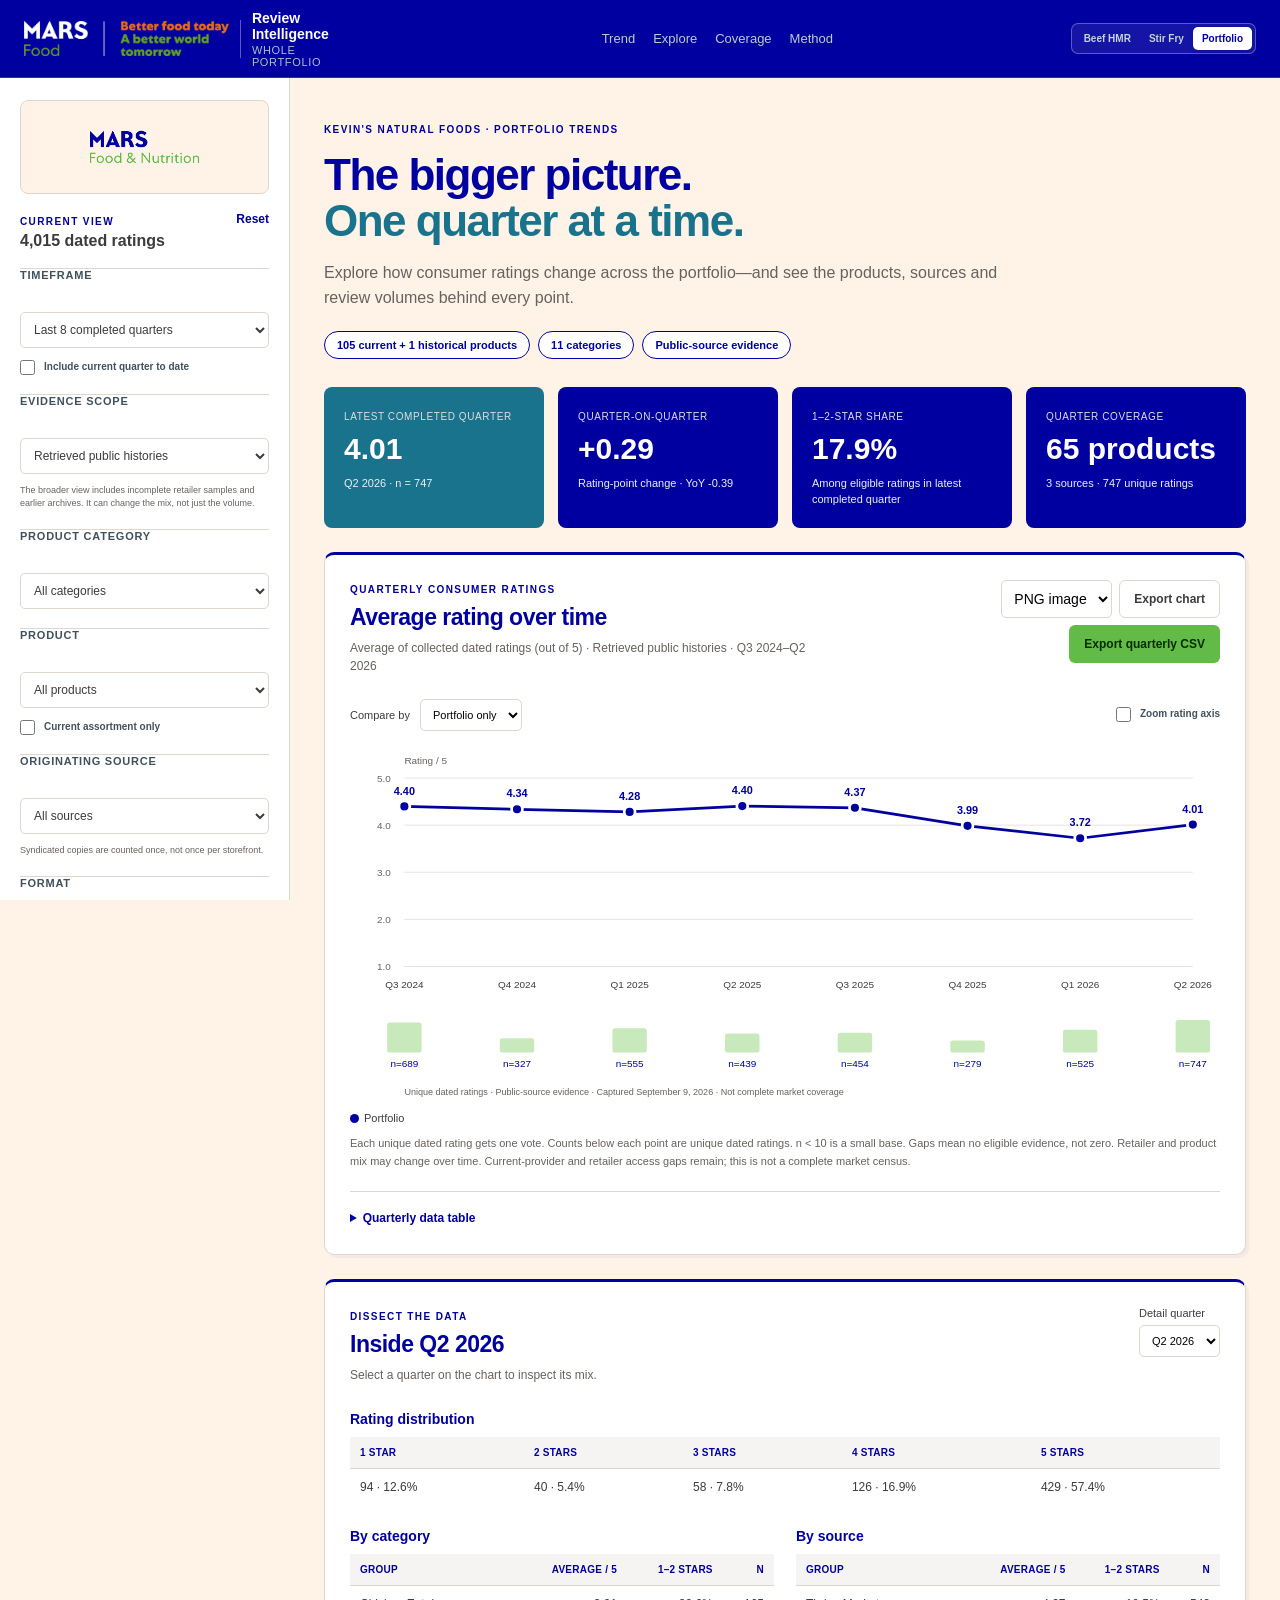
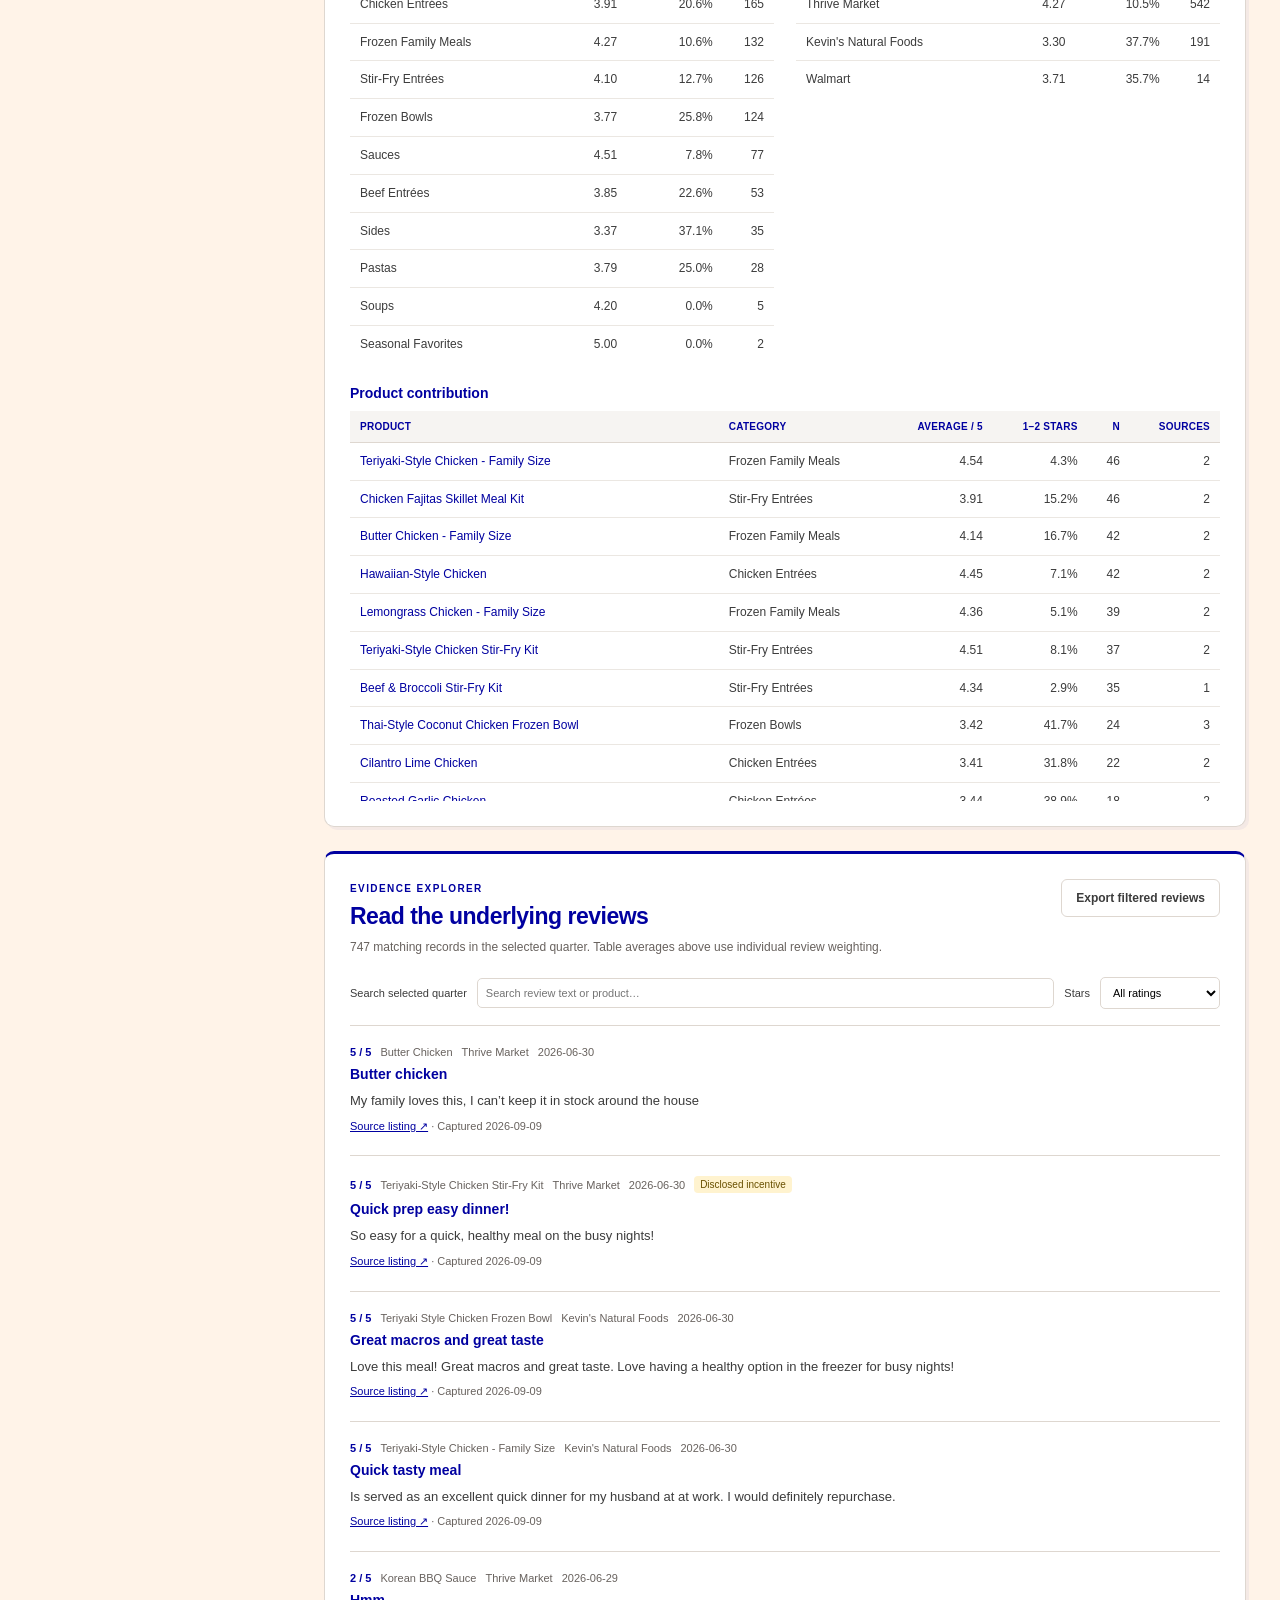
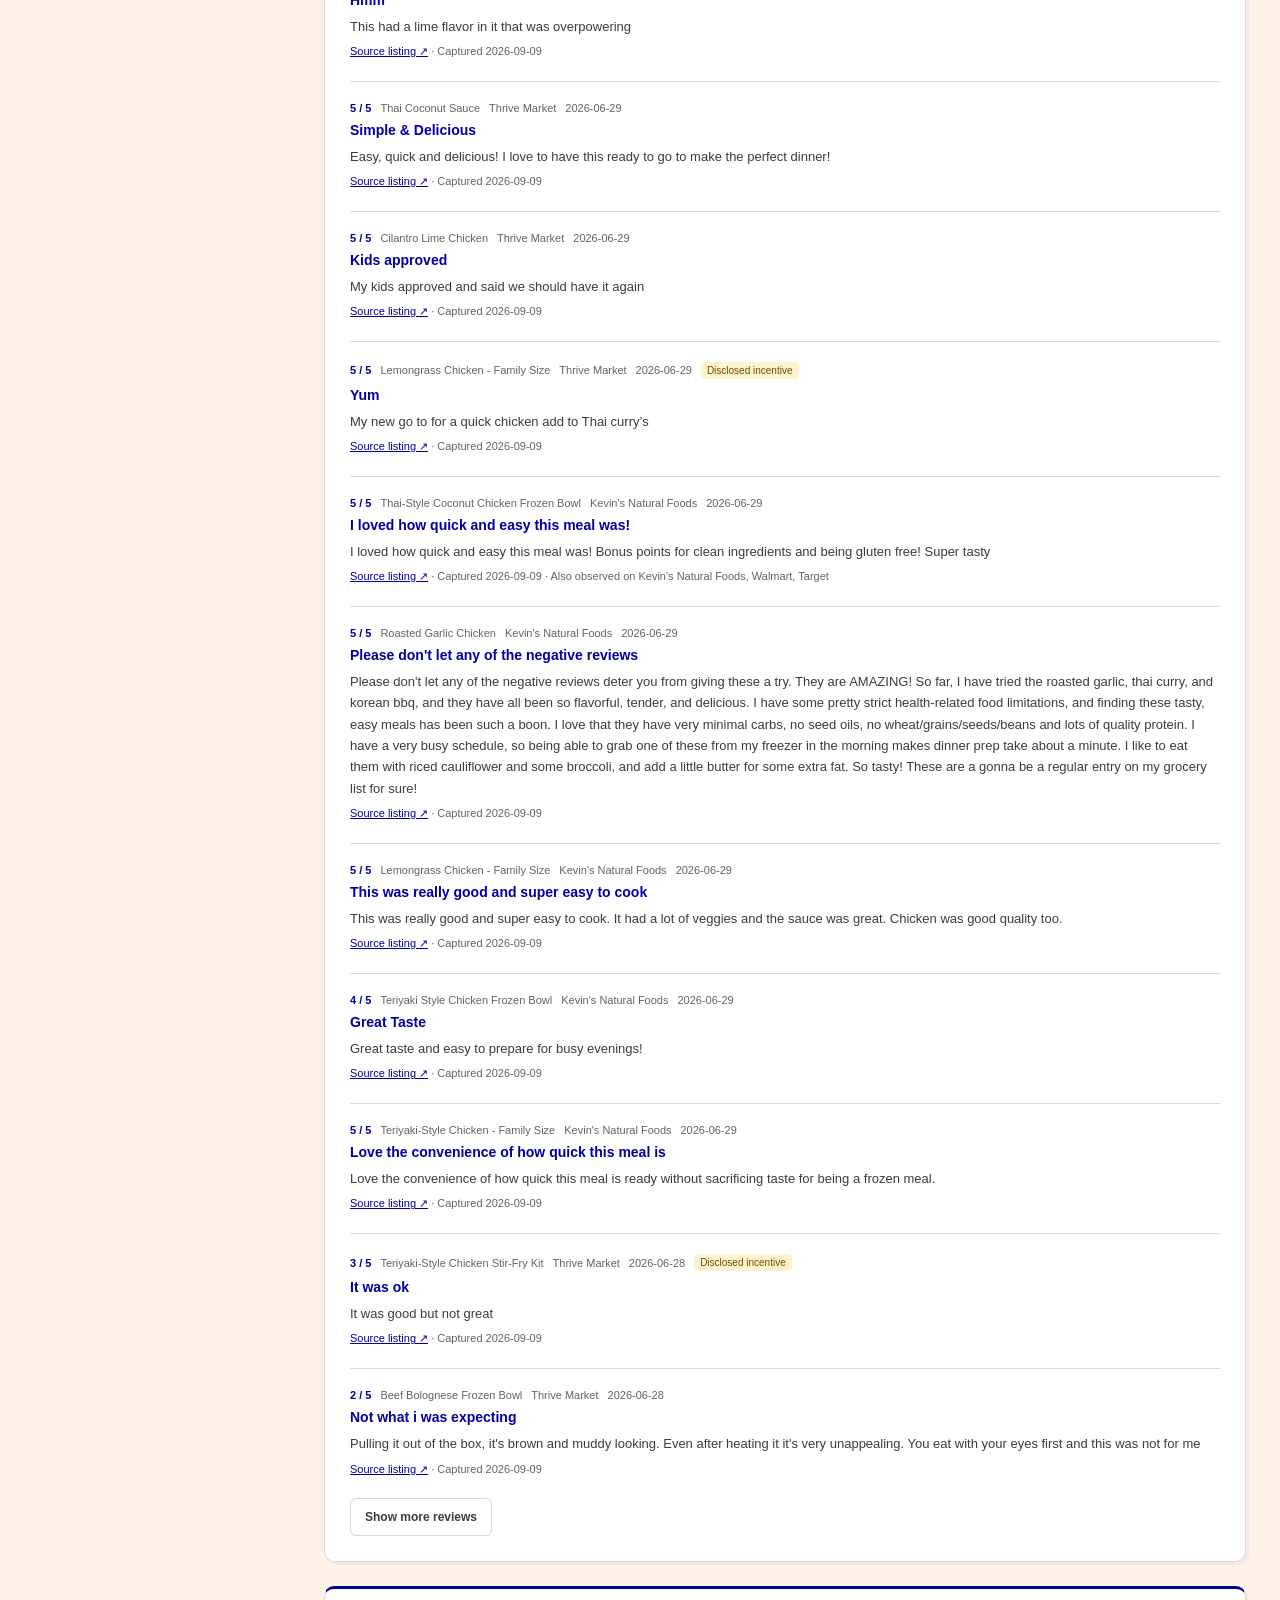
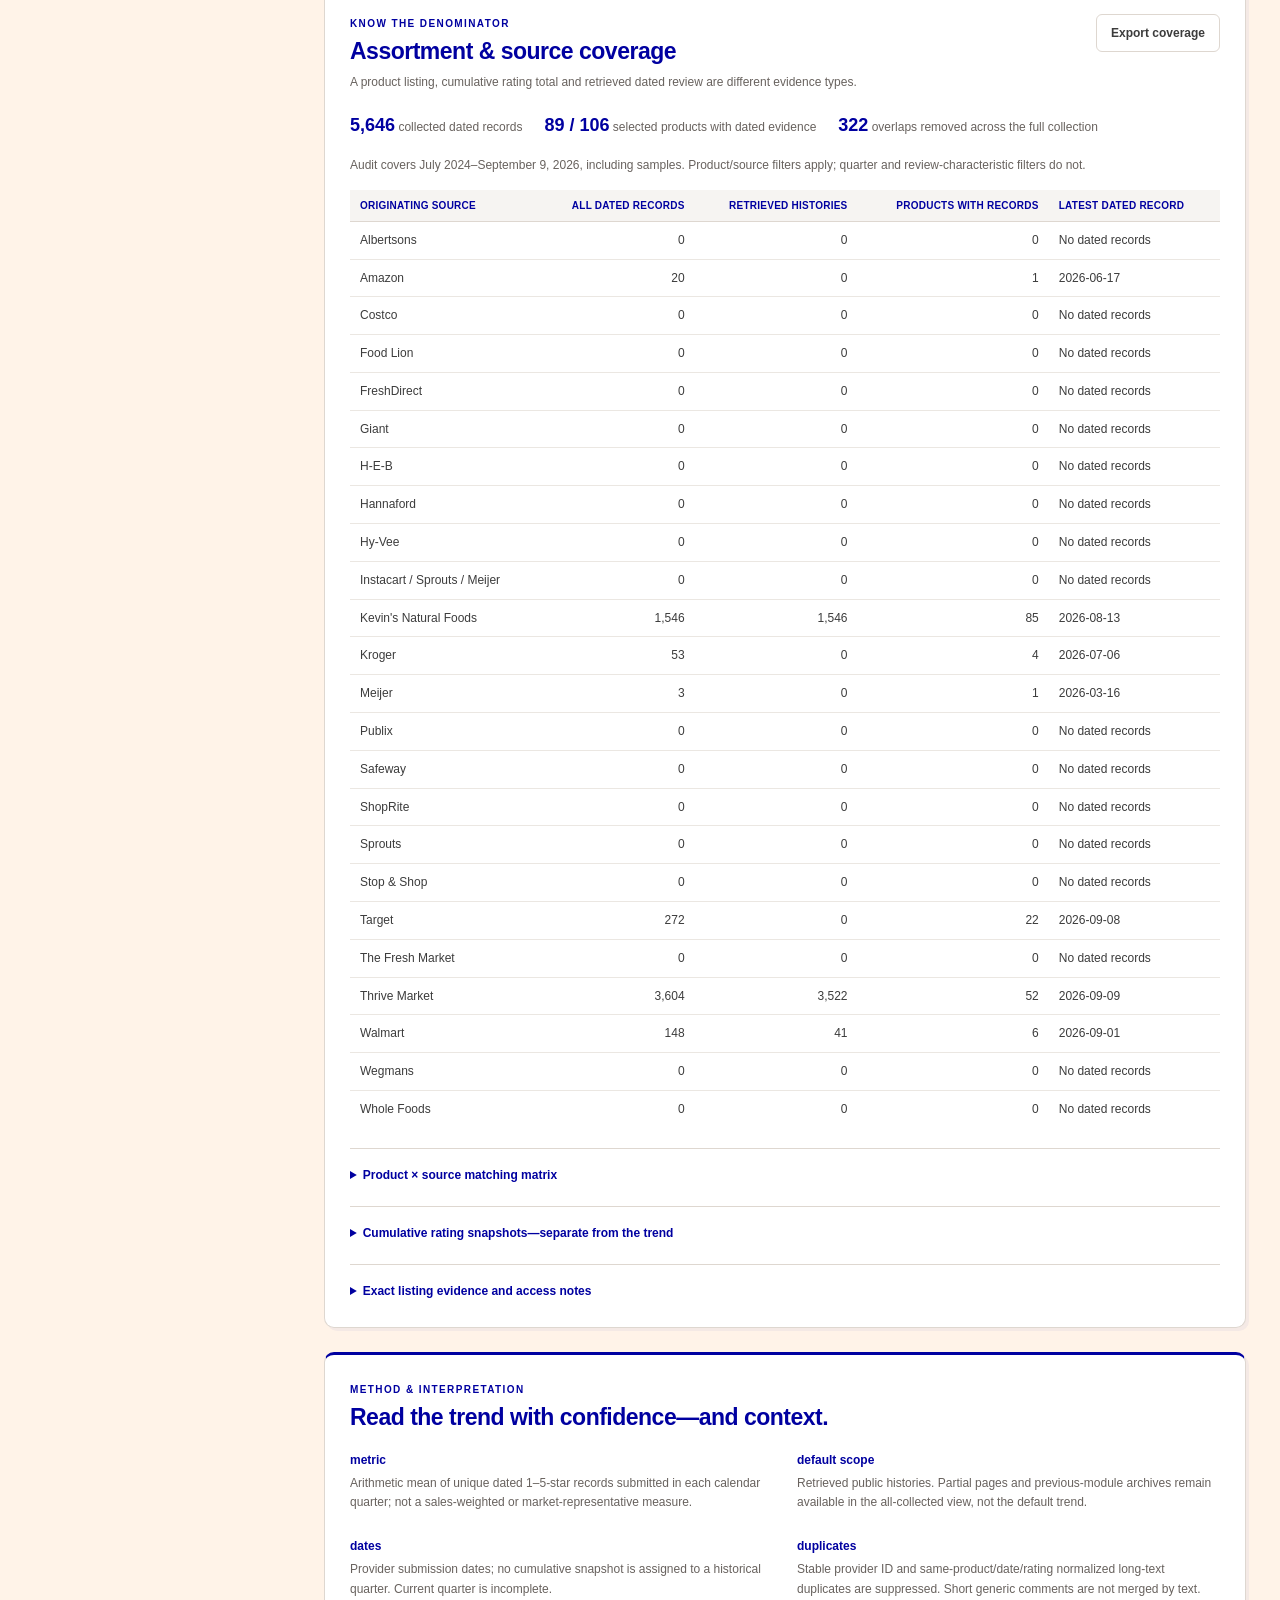
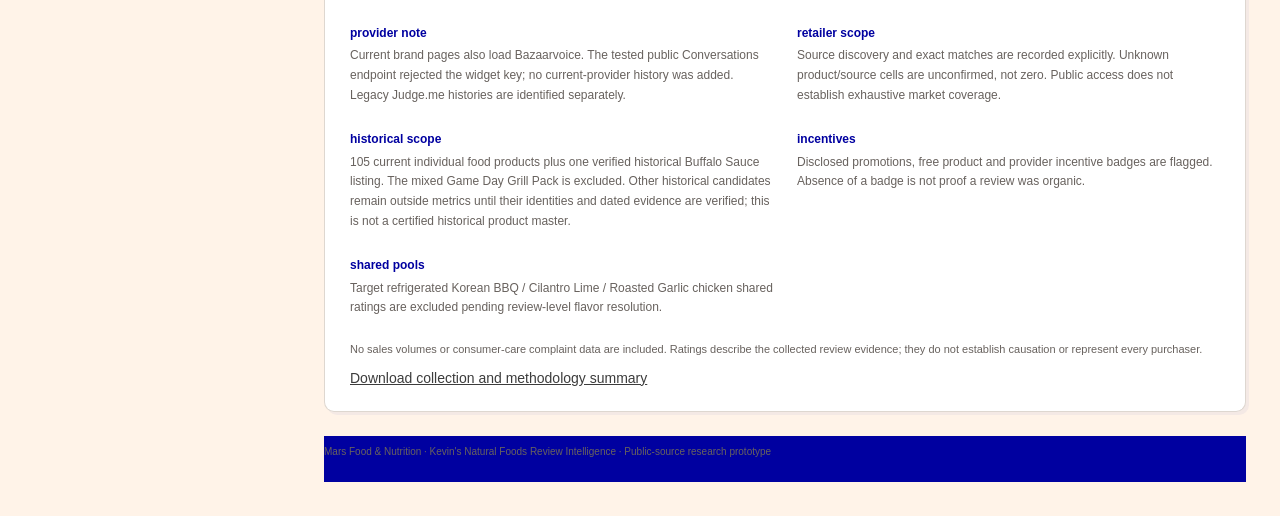
==== portfolio.html @ e5b8c608 "Add separately governed portfolio rating trends and public evidence snapshot" ====
<!doctype html>
<html lang="en">
<head>
  <meta charset="utf-8"><meta name="viewport" content="width=device-width, initial-scale=1">
  <meta name="description" content="Quarterly consumer rating trends across the Kevin's Natural Foods portfolio, with transparent product and retailer coverage.">
  <meta name="theme-color" content="#0000A0"><title>Portfolio Trends | KNF Review Intelligence</title>
  <link rel="stylesheet" href="styles.css"><link rel="stylesheet" href="portfolio.css">
</head>
<body class="portfolio-page filters-collapsed">
  <a class="skip-link" href="#workspace">Skip to dashboard</a>
  <header class="topbar">
    <a class="identity" href="portfolio.html"><img src="brand/better-food-text.png" alt="Better food today. A better world tomorrow."><span class="identity-divider"></span><span><strong>Review Intelligence</strong><small>Whole portfolio</small></span></a>
    <nav aria-label="Portfolio sections"><a href="#trend">Trend</a><a href="#breakdown">Explore</a><a href="#coverage">Coverage</a><a href="#method">Method</a></nav>
    <div class="top-actions"><div class="use-case-switch" aria-label="Analysis module"><a href="index.html">Beef HMR</a><a href="stir-fry.html">Stir Fry</a><a href="portfolio.html" aria-current="page">Portfolio</a></div></div>
  </header>
  <button id="toggleFilters" class="p-mobile-filters" type="button" aria-expanded="false" aria-controls="portfolioFilters">Show filters</button>
  <div class="app-shell">
    <aside id="portfolioFilters" class="filter-rail" aria-label="Portfolio filters">
      <div class="rail-brand"><img src="brand/logo-lockup.png" alt="Mars Food and Nutrition"></div>
      <div class="filter-header"><div><span class="kicker">Current view</span><strong id="viewCount">Loading…</strong></div><button id="reset" class="text-button" type="button">Reset</button></div>
      <fieldset class="filter-group"><legend>Timeframe</legend><select id="window" aria-label="Completed quarters"><option value="8">Last 8 completed quarters</option><option value="6">Last 6 completed quarters</option></select><label class="inline-check p-check"><input id="qtd" type="checkbox"><span>Include current quarter to date</span></label></fieldset>
      <fieldset class="filter-group"><legend>Evidence scope</legend><select id="evidence" aria-label="Evidence scope"><option value="history">Retrieved public histories</option><option value="all">All collected evidence + samples</option></select><small class="filter-context">The broader view includes incomplete retailer samples and earlier archives. It can change the mix, not just the volume.</small></fieldset>
      <fieldset class="filter-group"><legend>Product category</legend><select id="category" aria-label="Product category"><option value="all">All categories</option></select></fieldset>
      <fieldset class="filter-group"><legend>Product</legend><select id="product" aria-label="Product"><option value="all">All products</option></select><label class="inline-check p-check"><input id="currentOnly" type="checkbox"><span>Current assortment only</span></label></fieldset>
      <fieldset class="filter-group"><legend>Originating source</legend><select id="source" aria-label="Originating source"><option value="all">All sources</option><option value="owned">Kevin's site only</option><option value="retailers">Retailers only</option></select><small class="filter-context">Syndicated copies are counted once, not once per storefront.</small></fieldset>
      <fieldset class="filter-group"><legend>Format</legend><select id="format" aria-label="Product format"><option value="all">All formats</option></select></fieldset>
      <fieldset class="filter-group"><legend>Calculation</legend><select id="weighting" aria-label="Calculation"><option value="reviews">Review-weighted average</option><option value="products">Equal-product average</option><option value="comparable">Comparable product/source cells</option></select><small id="weightNote" class="filter-context">Each unique dated rating gets one vote.</small></fieldset>
      <fieldset class="filter-group"><legend>Review characteristics</legend><label class="inline-check"><input id="incentives" type="checkbox"><span>Exclude disclosed incentives</span></label><label class="inline-check p-check"><input id="written" type="checkbox"><span>Written reviews only</span></label></fieldset>
      <p class="filter-context">Point-in-time research · September 9, 2026<br>No recurring collection feed.</p>
    </aside>
    <main id="workspace" class="p-workspace">
      <div id="loadStatus" role="status" class="p-status">Loading portfolio evidence…</div>
      <section class="p-hero"><span class="kicker">Kevin's Natural Foods · Portfolio Trends</span><h1>The bigger picture.<br><span>One quarter at a time.</span></h1><p>Explore how consumer ratings change across the portfolio—and see the products, sources and review volumes behind every point.</p><div class="p-chips"><span id="assortmentChip">105 current food products</span><span>11 categories</span><span>Public-source evidence</span></div></section>
      <section id="kpis" class="p-kpis" aria-label="Latest completed quarter metrics"></section>
      <section id="trend" class="p-card">
        <div class="p-card-head"><div><span class="kicker">Quarterly consumer ratings</span><h2>Average rating over time</h2><p id="trendSubtitle"></p></div><div class="p-actions"><select id="chartFormat" aria-label="Chart export format"><option value="png">PNG image</option><option value="svg">SVG vector</option></select><button id="exportChart" class="button button-secondary" type="button">Export chart</button><button id="exportQuarter" class="button button-primary" type="button">Export quarterly CSV</button></div></div>
        <div class="p-chart-controls"><label>Compare by <select id="overlay" aria-label="Chart overlay"><option value="none">Portfolio only</option><option value="source">Source</option><option value="category">Category</option></select></label><label class="inline-check"><input id="zoom" type="checkbox"><span>Zoom rating axis</span></label></div>
        <div id="chart" class="p-chart" aria-label="Quarterly ratings chart"></div><div id="legend" class="p-legend"></div>
        <p id="chartNote" class="p-note"></p>
        <details class="p-details"><summary>Quarterly data table</summary><div id="quarterTable" class="p-table-wrap"></div></details>
      </section>
      <section id="breakdown" class="p-card"><div class="p-card-head"><div><span class="kicker">Dissect the data</span><h2 id="detailTitle">Quarter detail</h2><p>Select a quarter on the chart to inspect its mix.</p></div><label>Detail quarter <select id="detailQuarter" aria-label="Detail quarter"></select></label></div>
        <h3>Rating distribution</h3><div id="ratingDistribution" class="p-table-wrap"></div><div class="p-split"><div><h3>By category</h3><div id="categoryTable" class="p-table-wrap"></div></div><div><h3>By source</h3><div id="sourceTable" class="p-table-wrap"></div></div></div><h3>Product contribution</h3><div id="productTable" class="p-table-wrap p-scroll-table"></div>
      </section>
      <section class="p-card" id="reviews"><div class="p-card-head"><div><span class="kicker">Evidence explorer</span><h2>Read the underlying reviews</h2><p id="reviewCount"></p></div><button id="exportReviews" class="button button-secondary" type="button">Export filtered reviews</button></div><div class="p-search"><label for="reviewSearch">Search selected quarter</label><input id="reviewSearch" type="search" placeholder="Search review text or product…"><label for="starFilter">Stars</label><select id="starFilter"><option value="all">All ratings</option><option value="low">1–2 stars</option><option value="3">3 stars</option><option value="4">4 stars</option><option value="5">5 stars</option></select></div><div id="reviewList"></div><button id="moreReviews" class="button button-secondary" type="button">Show more reviews</button></section>
      <section id="coverage" class="p-card"><div class="p-card-head"><div><span class="kicker">Know the denominator</span><h2>Assortment & source coverage</h2><p>A product listing, cumulative rating total and retrieved dated review are different evidence types.</p></div><button id="exportCoverage" class="button button-secondary" type="button">Export coverage</button></div><div id="coverageSummary" class="p-coverage-summary"></div><div id="sourceCoverage" class="p-table-wrap"></div>
        <details class="p-details"><summary>Product × source matching matrix</summary><p class="p-note">— means no exact match established in this audit, not zero reviews or no distribution. Filter category/product/source above to narrow the matrix.</p><div id="matrix" class="p-table-wrap p-matrix"></div></details>
        <details class="p-details"><summary>Cumulative rating snapshots—separate from the trend</summary><p class="p-note">These are current or retained provider totals, not quarterly submissions. Counts can overlap across syndicated sources and shared product pools; do not add them into the trend.</p><div id="snapshots" class="p-table-wrap p-scroll-table"></div></details>
        <details class="p-details"><summary>Exact listing evidence and access notes</summary><div id="listingTable" class="p-table-wrap p-scroll-table"></div></details>
      </section>
      <section id="method" class="p-card"><span class="kicker">Method & interpretation</span><h2>Read the trend with confidence—and context.</h2><div id="methodText" class="p-method"></div><p class="p-note">No sales volumes or consumer-care complaint data are included. Ratings describe the collected review evidence; they do not establish causation or represent every purchaser.</p><a href="downloads/KNF_Portfolio_Trends_Collection_Summary.md" target="_blank" rel="noopener">Download collection and methodology summary</a></section>
      <footer class="p-footer">Mars Food & Nutrition · Kevin's Natural Foods Review Intelligence · Public-source research prototype</footer>
    </main>
  </div>
  <script type="module" src="portfolio.js"></script>
</body></html>
---- styles.css ----
:root {
  --color-pea: #62BB46;
  --color-mars-blue: #0000A0;
  --color-water: #19738D;
  --color-rice: #FFF3E8;
  --color-charcoal: #3C3C3C;
  --color-orange: #EB6916;
  --color-corn: #FFD131;
  --ink: var(--color-charcoal);
  --muted: #68625e;
  --navy: var(--color-mars-blue);
  --navy-2: #101078;
  --blue: var(--color-mars-blue);
  --blue-soft: #eeeeff;
  --cyan: var(--color-water);
  --orange: var(--color-orange);
  --red: #b84b45;
  --green: var(--color-pea);
  --sand: #fff8f1;
  --canvas: var(--color-rice);
  --surface: #ffffff;
  --line: #ded7d0;
  --shadow: 0 10px 30px rgba(60, 60, 60, .07);
  --radius: 10px;
}

* { box-sizing: border-box; }
[hidden] { display: none !important; }
html { scroll-behavior: smooth; scroll-padding-top: 82px; }
body { margin: 0; color: var(--ink); background: var(--canvas); font-family: "Mars Centra", Arial, sans-serif; font-size: 14px; }
button, input, select { font: inherit; }
button, a { -webkit-tap-highlight-color: transparent; }
a { color: inherit; }
.skip-link { position: fixed; left: 16px; top: -80px; padding: 10px 14px; background: white; color: var(--navy); z-index: 100; border-radius: 4px; }
.skip-link:focus { top: 12px; }

.loading-screen { position: fixed; inset: 0; display: grid; place-content: center; text-align: center; background: var(--navy); color: white; z-index: 200; transition: opacity .25s ease; }
.loading-screen.hidden { opacity: 0; pointer-events: none; }
.loader { width: 40px; height: 40px; margin: 0 auto 14px; border: 3px solid rgba(255,255,255,.22); border-top-color: var(--color-corn); border-radius: 50%; animation: spin .7s linear infinite; }
@keyframes spin { to { transform: rotate(360deg); } }

.topbar { height: 78px; position: sticky; top: 0; z-index: 40; display: grid; grid-template-columns: 340px minmax(300px, 1fr) auto; align-items: center; gap: 16px; padding: 0 24px; background: var(--navy); color: white; border-bottom: 1px solid rgba(255,255,255,.18); }
.identity { display: inline-flex; align-items: center; gap: 11px; text-decoration: none; }
.identity img { width: 205px; height: 54px; object-fit: contain; object-position: left center; }
.identity-divider { width: 1px; height: 38px; background: rgba(255,255,255,.35); }
.identity-mark { display: grid; place-items: center; width: 35px; height: 35px; border-radius: 7px; background: var(--orange); font-size: 12px; font-weight: 900; letter-spacing: .04em; }
.identity strong, .identity small { display: block; }
.identity strong { font-size: 14px; }
.identity small { margin-top: 2px; color: #aebfca; font-size: 11px; letter-spacing: .06em; text-transform: uppercase; }
.topbar nav { display: flex; justify-content: center; gap: 18px; }
.topbar nav a { color: #bdcad2; font-size: 13px; text-decoration: none; }
.topbar nav a:hover, .topbar nav a:focus-visible { color: white; }
.top-actions { display: flex; align-items: center; gap: 10px; }
.use-case-switch { display: inline-flex; padding: 3px; border: 1px solid rgba(255,255,255,.3); border-radius: 7px; background: rgba(255,255,255,.08); white-space: nowrap; }
.use-case-switch a { padding: 6px 9px; border-radius: 5px; color: #c7d3da; text-decoration: none; font-size: 10px; font-weight: 800; }
.use-case-switch a[aria-current="page"] { background: white; color: var(--color-mars-blue); box-shadow: 0 2px 8px rgba(0,0,0,.14); }
.use-case-switch a:focus-visible { outline: 3px solid var(--color-corn); outline-offset: 2px; }
.data-date { color: #aebfca; font-size: 11px; white-space: nowrap; }
.data-date strong { color: white; font-weight: 650; }

.button { min-height: 38px; padding: 9px 14px; border: 1px solid transparent; border-radius: 6px; cursor: pointer; font-weight: 700; font-size: 12px; transition: transform .15s ease, background .15s ease, border-color .15s ease; display: inline-flex; align-items: center; justify-content: center; text-decoration: none; }
.button:hover { transform: translateY(-1px); }
.button:focus-visible, select:focus-visible, input:focus-visible, summary:focus-visible, .product-row:focus-visible { outline: 3px solid var(--color-corn); outline-offset: 2px; }
.button-primary { background: var(--color-pea); color: #082b00; }
.button-primary:hover { background: #53a93a; }
.button-secondary { background: white; color: var(--ink); border-color: var(--line); }
.text-button, .select-link { border: 0; padding: 0; background: none; color: var(--blue); cursor: pointer; font-weight: 750; font-size: 12px; }

.app-shell { display: grid; grid-template-columns: 290px minmax(0, 1fr); min-height: calc(100vh - 78px); }
.filter-rail { position: sticky; top: 78px; align-self: start; height: calc(100vh - 78px); overflow-y: auto; padding: 22px 20px 28px; background: white; border-right: 1px solid var(--line); scrollbar-width: thin; }
.rail-brand { display: grid; place-items: center; margin-bottom: 18px; padding: 14px; background: var(--color-rice); border: 1px solid var(--line); border-radius: 8px; }
.rail-brand img { width: 185px; max-height: 64px; object-fit: contain; }
.filter-header { display: flex; justify-content: space-between; align-items: flex-start; padding-bottom: 18px; border-bottom: 1px solid var(--line); }
.filter-header strong { display: block; margin-top: 4px; font-size: 16px; }
.kicker { color: var(--blue); font-size: 10px; font-weight: 850; letter-spacing: .14em; text-transform: uppercase; }
.filter-group { margin: 0; padding: 19px 0; border: 0; border-bottom: 1px solid var(--line); }
.filter-group legend, .filter-group > label { width: 100%; margin: 0 0 12px; padding: 0; display: flex; justify-content: space-between; color: #40515c; font-size: 11px; font-weight: 800; letter-spacing: .07em; text-transform: uppercase; }
.segmented-field { display: grid; grid-template-columns: 1fr 1fr; gap: 5px; }
.segmented-field legend { grid-column: 1 / -1; }
.segmented-field label { cursor: pointer; }
.segmented-field input { position: absolute; opacity: 0; }
.segmented-field span { display: block; padding: 8px 7px; background: #eef2f4; border: 1px solid #eef2f4; border-radius: 5px; text-align: center; font-size: 11px; font-weight: 700; color: #52616b; }
.segmented-field input:checked + span { background: var(--navy); border-color: var(--navy); color: white; }
.check-list { display: grid; gap: 8px; }
.check-list label { display: grid; grid-template-columns: 16px 1fr auto; align-items: center; gap: 8px; cursor: pointer; color: #30424d; line-height: 1.25; }
.check-list input { width: 15px; height: 15px; margin: 0; accent-color: var(--blue); }
.check-list small { color: #89959c; font-size: 10px; font-variant-numeric: tabular-nums; }
.check-list.compact { grid-template-columns: 1fr 1fr; gap: 10px; }
.check-list.compact label { grid-template-columns: 16px 1fr; }
.filter-context { display: block; margin-top: 10px; color: var(--muted); font-size: 9px; line-height: 1.45; }
.inline-check { display: grid !important; grid-template-columns: 16px 1fr; justify-content: initial !important; gap: 8px; align-items: start; margin: 0 !important; color: #40515c !important; font-size: 10px !important; font-weight: 700 !important; letter-spacing: 0 !important; line-height: 1.4; text-transform: none !important; cursor: pointer; }
.inline-check input { width: 15px; height: 15px; margin: 0; accent-color: var(--color-mars-blue); }
.rating-filter { display: grid; grid-template-columns: repeat(6, 1fr); gap: 5px; }
.rating-filter label { cursor: pointer; }
.rating-filter input { position: absolute; opacity: 0; }
.rating-filter span { display: grid; place-items: center; height: 32px; border: 1px solid var(--line); color: var(--muted); border-radius: 4px; font-size: 12px; }
.rating-filter input:checked + span { border-color: var(--blue); color: white; background: var(--blue); }
.rating-filter label:last-child span { font-size: 8px; }
.filter-group select, .control-row select { width: 100%; min-height: 36px; padding: 7px 30px 7px 9px; border: 1px solid var(--line); border-radius: 5px; background: white; color: var(--ink); }
.search-box { display: grid; grid-template-columns: 27px 1fr; align-items: center; min-height: 38px; border: 1px solid var(--line); border-radius: 5px; background: white; }
.search-box span { color: #7f8d95; text-align: center; font-size: 18px; }
.search-box input { min-width: 0; border: 0; outline: 0; padding: 8px 8px 8px 0; }
.rail-note { display: grid; grid-template-columns: 9px 1fr; gap: 10px; margin-top: 20px; padding: 13px; background: var(--sand); color: #5d625d; border-radius: 6px; font-size: 11px; line-height: 1.5; }
.rail-note p { margin: 0; }
.status-dot { width: 8px; height: 8px; margin-top: 4px; border-radius: 50%; background: var(--green); box-shadow: 0 0 0 3px rgba(47,118,93,.12); }

.workspace { min-width: 0; padding: 36px clamp(24px, 4vw, 58px) 70px; }
.panel-anchor { scroll-margin-top: 88px; }
.intro { display: flex; justify-content: space-between; align-items: flex-end; gap: 36px; margin-bottom: 25px; }
.intro h1 { margin: 6px 0 9px; font-size: clamp(32px, 4vw, 50px); line-height: 1.02; letter-spacing: -.045em; }
.intro p { max-width: 740px; margin: 0; color: var(--muted); font-size: 15px; line-height: 1.55; }
.scope-badge { display: grid; grid-template-columns: 48px auto auto; align-items: center; gap: 9px; flex: 0 0 auto; padding: 10px 15px 10px 10px; background: white; border: 1px solid var(--line); border-radius: 8px; }
.scope-badge img { width: 48px; height: 48px; object-fit: contain; }
.scope-badge strong { color: var(--blue); font-size: 30px; line-height: 1; }
.scope-badge span { width: 66px; color: var(--muted); font-size: 10px; line-height: 1.2; text-transform: uppercase; letter-spacing: .08em; }

.kpi-grid { display: grid; grid-template-columns: repeat(5, 1fr); gap: 12px; margin-bottom: 14px; }
.kpi-card { min-height: 116px; padding: 17px 18px; background: white; border: 1px solid var(--line); border-radius: var(--radius); box-shadow: var(--shadow); }
.kpi-card > span { color: var(--muted); font-size: 10px; font-weight: 800; letter-spacing: .08em; text-transform: uppercase; }
.kpi-card strong { display: block; margin: 9px 0 5px; font-size: 27px; line-height: 1; font-variant-numeric: tabular-nums; }
.kpi-card small { color: #829099; font-size: 10px; }

.portfolio-alert { display: flex; align-items: flex-start; gap: 13px; margin: 0 0 14px; padding: 15px 18px; border: 1px solid #bcd6dd; border-left: 5px solid var(--color-water); border-radius: var(--radius); background: white; box-shadow: var(--shadow); }
.portfolio-alert strong { display: block; color: var(--color-mars-blue); font-size: 13px; }
.portfolio-alert p { margin: 4px 0 0; color: var(--muted); font-size: 10px; line-height: 1.5; }
.panel-description { max-width: 550px; margin: 6px 0 0; color: var(--muted); font-size: 10px; line-height: 1.45; }

.benchmark-banner { display: flex; justify-content: space-between; align-items: center; gap: 24px; margin: 0 0 14px; padding: 15px 18px; border: 1px solid #f1bd99; border-left: 5px solid var(--orange); border-radius: var(--radius); background: #fff9f4; box-shadow: var(--shadow); }
.benchmark-banner > div:first-child { display: grid; grid-template-columns: auto auto; align-items: center; gap: 5px 10px; }
.benchmark-banner strong { color: var(--navy); }
.benchmark-banner p { grid-column: 1 / -1; margin: 0; color: var(--muted); font-size: 10px; line-height: 1.45; }
.benchmark-chip { padding: 4px 7px; border-radius: 12px; background: var(--orange); color: white; font-size: 8px; font-weight: 850; letter-spacing: .08em; text-transform: uppercase; }
.benchmark-key { display: flex; gap: 15px; color: var(--muted); white-space: nowrap; font-size: 10px; }
.benchmark-key span { display: flex; align-items: center; gap: 5px; }
.benchmark-key i { width: 14px; height: 3px; border-radius: 2px; background: var(--blue); }
.benchmark-key span:last-child i { background: var(--orange); }

.dashboard-grid { display: grid; grid-template-columns: minmax(0, 1.65fr) minmax(280px, .85fr); gap: 14px; }
.panel { min-width: 0; padding: 21px; background: white; border: 1px solid var(--line); border-radius: var(--radius); box-shadow: var(--shadow); }
.panel-wide { grid-row: span 2; }
.panel-heading { display: flex; justify-content: space-between; align-items: flex-start; gap: 20px; margin-bottom: 18px; }
.panel-heading h2 { margin: 4px 0 0; font-size: 18px; letter-spacing: -.02em; }
.panel-note { color: var(--muted); font-size: 10px; }
.control-row { display: flex; align-items: center; gap: 8px; }
.control-row label { color: var(--muted); font-size: 10px; font-weight: 800; letter-spacing: .06em; text-transform: uppercase; }
.control-row select { width: auto; min-width: 150px; }

.chart-wrap { position: relative; height: 300px; }
#trendChart { width: 100%; height: 100%; }
.chart-tooltip { position: absolute; min-width: 130px; padding: 9px 11px; background: var(--navy); color: white; border-radius: 5px; box-shadow: 0 8px 20px rgba(0,0,0,.2); pointer-events: none; font-size: 11px; line-height: 1.45; transform: translate(-50%, calc(-100% - 10px)); }
.chart-tooltip strong { display: block; margin-bottom: 2px; }
.chart-legend { display: flex; gap: 24px; margin-top: 12px; color: var(--muted); font-size: 10px; }
.chart-legend span { display: inline-flex; align-items: center; gap: 7px; }
.legend-line { width: 22px; height: 3px; background: var(--blue); border-radius: 2px; }
.legend-line.competitor { height: 0; background: none; border-top: 2px dashed var(--orange); border-radius: 0; }
.legend-cutoff i { width: 1px; height: 14px; border-left: 1px dashed var(--orange); }

.bar-list { display: grid; gap: 12px; }
.bar-row { display: grid; grid-template-columns: 39px 1fr 44px; align-items: center; gap: 9px; }
.bar-row > span { color: #53636d; font-size: 11px; font-weight: 750; }
.bar-row > strong { text-align: right; font-size: 11px; font-variant-numeric: tabular-nums; }
.bar-pair { display: grid; gap: 3px; }
.bar-track { height: 9px; background: #edf1f3; border-radius: 6px; overflow: hidden; }
.bar-track i { display: block; height: 100%; background: var(--blue); border-radius: inherit; transition: width .25s ease; }
.bar-track.benchmark { height: 4px; }
.bar-track.benchmark i { background: var(--orange) !important; }
.bar-row > strong small { display: block; margin-top: 2px; color: var(--orange); font-size: 8px; }
.bar-row:nth-child(4) .bar-track i, .bar-row:nth-child(5) .bar-track i { background: var(--orange); }

.source-mix { display: grid; gap: 11px; }
.source-stack { display: flex; height: 13px; border-radius: 8px; overflow: hidden; background: #eef2f4; }
.source-stack i { min-width: 2px; }
.source-legend { display: grid; grid-template-columns: 1fr 1fr; gap: 9px 16px; }
.source-legend div { display: grid; grid-template-columns: 8px 1fr auto; gap: 7px; align-items: center; font-size: 10px; }
.source-legend i { width: 8px; height: 8px; border-radius: 2px; }
.source-legend span { color: var(--muted); }
.source-legend strong { font-variant-numeric: tabular-nums; }

.themes-panel { grid-column: 1 / -1; }
.theme-grid { display: grid; grid-template-columns: repeat(6, 1fr); gap: 11px; }
.theme-card { padding: 13px; border: 1px solid var(--line); border-radius: 7px; background: #fbfcfc; }
.theme-card header { display: flex; justify-content: space-between; gap: 8px; margin-bottom: 13px; }
.theme-card header span { color: #40515c; font-size: 11px; font-weight: 750; }
.theme-card header strong { font-size: 13px; }
.theme-meter { height: 5px; background: #e8edef; border-radius: 4px; overflow: hidden; }
.theme-meter i { display: block; height: 100%; background: var(--cyan); }
.theme-meter.benchmark { height: 3px; margin-top: 3px; }
.theme-meter.benchmark i { background: var(--orange); }
.theme-card small { display: block; margin-top: 7px; color: #8a979e; font-size: 9px; }
.stir-theme-grid { grid-template-columns: repeat(4, 1fr); }
.filter-value-check { margin-top: 10px; padding-top: 10px; border-top: 1px solid var(--line); }
.value-summary { display: grid; grid-template-columns: repeat(4, 1fr); gap: 11px; margin-bottom: 14px; }
.value-summary article { padding: 17px 18px; border: 1px solid var(--line); border-top: 4px solid var(--color-pea); border-radius: 8px; background: white; box-shadow: var(--shadow); }
.value-summary span { color: var(--color-water); font-size: 9px; font-weight: 850; letter-spacing: .08em; text-transform: uppercase; }
.value-summary strong { display: block; margin: 8px 0 5px; color: var(--color-mars-blue); font-size: 26px; font-variant-numeric: tabular-nums; }
.value-summary small { color: var(--muted); font-size: 9px; line-height: 1.4; }
.value-grid { display: grid; grid-template-columns: minmax(310px, .75fr) minmax(0, 1.25fr); gap: 14px; }
.value-grid h3 { margin: 4px 0 0; color: var(--navy); font-size: 18px; }
.value-bars { display: grid; gap: 19px; }
.value-bar-row { display: grid; gap: 8px; }
.value-bar-row > div:first-child { display: flex; justify-content: space-between; gap: 14px; }
.value-bar-row strong { color: #40515c; font-size: 11px; }
.value-bar-row span { color: var(--muted); font-size: 9px; }
.value-bar-row .bar-track { height: 8px; }
.value-bar-row .bar-track i { background: var(--color-orange); }
.compact-table { margin: 0; box-shadow: none; }
.compact-table th, .compact-table td { padding: 10px 9px; font-size: 9px; }
.value-product-shell { margin-top: 14px; }
.value-product-shell tbody th { color: var(--ink); font-size: 10px; text-transform: none; letter-spacing: 0; }

.cohort-comparison { display: grid; grid-template-columns: repeat(2, 1fr); gap: 14px; }
.cohort-card { padding: 21px; border: 1px solid var(--line); border-top: 5px solid var(--color-water); border-radius: 9px; background: white; box-shadow: var(--shadow); }
.cohort-card header { display: flex; justify-content: space-between; gap: 18px; align-items: flex-start; }
.cohort-card header span:first-child { display: block; margin-bottom: 5px; color: var(--color-water); font-size: 9px; font-weight: 850; letter-spacing: .1em; text-transform: uppercase; }
.cohort-card header strong { color: var(--navy); font-size: 15px; }
.period-pair { display: grid; grid-template-columns: 1fr 20px 1fr; gap: 12px; align-items: center; margin-top: 20px; }
.period-pair > div { padding: 15px; border-radius: 7px; background: var(--sand); }
.period-pair small, .period-pair span { display: block; color: var(--muted); font-size: 9px; line-height: 1.35; }
.period-pair strong { display: block; margin: 8px 0 5px; color: var(--navy); font-size: 28px; }
.period-pair b { color: var(--color-pea); text-align: center; font-size: 20px; }
.period-delta { margin: 13px 0 0; font-size: 11px; }
.cohort-caution { margin: 10px 0 0; padding-top: 10px; border-top: 1px solid var(--line); color: var(--muted); font-size: 9px; line-height: 1.5; }

.provocation-grid { display: grid; grid-template-columns: repeat(2, 1fr); border-top: 1px solid var(--line); border-left: 1px solid var(--line); background: white; box-shadow: var(--shadow); }
.provocation-grid article { display: grid; grid-template-columns: 34px 1fr; gap: 12px; padding: 21px; border-right: 1px solid var(--line); border-bottom: 1px solid var(--line); }
.provocation-grid article > span { color: var(--color-orange); font-weight: 900; }
.provocation-grid strong { color: var(--navy); font-size: 13px; }
.provocation-grid p { margin: 7px 0; color: #53636d; font-size: 11px; line-height: 1.5; }
.provocation-grid small { color: var(--muted); font-size: 9px; line-height: 1.45; }

#stirProductTable th, #stirProductTable tbody tr { cursor: default; }
#stirProductTable td.product-name a { color: var(--color-mars-blue); text-decoration: none; }
#stirProductTable td.product-name a:hover { text-decoration: underline; }

.section-block { margin-top: 48px; }
.section-heading { display: flex; justify-content: space-between; align-items: flex-end; gap: 24px; margin-bottom: 19px; }
.section-heading h2 { margin: 6px 0 6px; font-size: 27px; letter-spacing: -.035em; }
.section-heading p { margin: 0; color: var(--muted); line-height: 1.5; }
.table-shell { overflow-x: auto; background: white; border: 1px solid var(--line); border-radius: var(--radius); box-shadow: var(--shadow); }
table { width: 100%; border-collapse: collapse; }
th { padding: 13px 14px; background: #edf2f4; color: #596972; text-align: left; white-space: nowrap; font-size: 10px; letter-spacing: .05em; text-transform: uppercase; cursor: pointer; }
th span { color: #97a3aa; }
td { padding: 15px 14px; border-top: 1px solid var(--line); font-size: 12px; font-variant-numeric: tabular-nums; }
tbody tr { cursor: pointer; transition: background .12s ease; }
tbody tr:hover, tbody tr:focus { background: var(--blue-soft); outline: none; }
td.product-name { min-width: 240px; font-weight: 750; font-variant-numeric: normal; }
.table-note { margin: 10px 3px 0; color: var(--muted); font-size: 10px; line-height: 1.5; }
.delta-negative { color: var(--red); font-weight: 800; }
.delta-positive { color: var(--green); font-weight: 800; }
.metric-cell { display: flex; align-items: center; gap: 9px; min-width: 120px; }
.mini-track { width: 56px; height: 5px; background: #e8edef; border-radius: 3px; overflow: hidden; }
.mini-track i { display: block; height: 100%; background: var(--blue); }
.status-pill { display: inline-block; padding: 5px 7px; border-radius: 12px; background: #e9f4ef; color: var(--green); white-space: nowrap; font-size: 9px; font-weight: 850; letter-spacing: .04em; text-transform: uppercase; }
.status-pill.gap { background: #f1f2f3; color: #747f86; }
.status-pill.variant { background: #fff0e5; color: #9d4510; }

.benchmark-section { padding: 28px; border: 1px solid #f0d2bb; border-top: 5px solid var(--orange); border-radius: 12px; background: rgba(255,255,255,.45); }
.vp-comparison { margin-bottom: 18px; padding: 22px; border: 1px solid #bfd3d9; border-top: 5px solid var(--color-water); border-radius: 10px; background: white; box-shadow: var(--shadow); }
.vp-comparison-heading { display: flex; justify-content: space-between; align-items: flex-start; gap: 24px; }
.vp-comparison-heading h3 { margin: 5px 0 4px; color: var(--navy); font-size: 22px; letter-spacing: -.025em; }
.vp-comparison-heading p { margin: 0; color: var(--muted); font-size: 10px; }
.vp-comparison-actions { display: flex; align-items: center; flex-wrap: wrap; justify-content: flex-end; gap: 9px; }
.comparison-switch { display: inline-flex; padding: 3px; border: 1px solid var(--line); border-radius: 7px; background: #f2f5f6; }
.comparison-switch button { min-height: 31px; padding: 6px 10px; border: 0; border-radius: 5px; background: transparent; color: #5d6b73; cursor: pointer; font-size: 10px; font-weight: 800; }
.comparison-switch button[aria-pressed="true"] { background: var(--navy); color: white; box-shadow: 0 2px 8px rgba(0,0,160,.18); }
.comparison-switch button:focus-visible { outline: 3px solid var(--color-corn); outline-offset: 2px; }
.vp-comparison-headline { margin: 17px 0 13px; padding: 13px 15px; border-left: 4px solid var(--orange); border-radius: 0 6px 6px 0; background: var(--color-rice); color: var(--navy); font-size: 13px; font-weight: 750; line-height: 1.5; }
.vp-comparison-metrics { display: grid; grid-template-columns: 1fr 1fr; gap: 12px; }
.vp-metric-card { padding: 16px; border: 1px solid var(--line); border-radius: 8px; background: #fbfcfc; }
.vp-metric-card header { display: flex; justify-content: space-between; gap: 12px; margin-bottom: 13px; }
.vp-metric-card header span { color: var(--color-water); font-size: 11px; font-weight: 850; text-transform: uppercase; letter-spacing: .07em; }
.vp-metric-card header small { color: var(--muted); font-size: 9px; }
.vp-pair { display: grid; gap: 9px; }
.vp-pair > div { display: grid; grid-template-columns: 78px 1fr 48px; gap: 9px; align-items: center; }
.vp-pair span { color: var(--muted); font-size: 10px; font-weight: 750; }
.vp-pair strong { color: var(--navy); text-align: right; font-size: 13px; font-variant-numeric: tabular-nums; }
.vp-track { height: 10px; overflow: hidden; border-radius: 6px; background: #e6ecef; }
.vp-track i { display: block; height: 100%; border-radius: inherit; background: var(--navy); transition: width .25s ease; }
.vp-pair .competitor .vp-track i { background: var(--orange); }
.vp-pair .competitor strong { color: #a84811; }
.vp-comparison-scope { margin: 12px 1px 0; color: var(--muted); font-size: 9px; line-height: 1.45; }
.benchmark-summary { display: grid; grid-template-columns: repeat(4, 1fr); gap: 11px; margin-bottom: 13px; }
.benchmark-summary article { padding: 16px 18px; border: 1px solid var(--line); border-radius: 8px; background: white; box-shadow: var(--shadow); }
.benchmark-summary span { color: var(--color-water); font-size: 9px; font-weight: 850; letter-spacing: .09em; text-transform: uppercase; }
.benchmark-summary strong { display: block; margin: 7px 0 4px; color: var(--navy); font-size: 24px; }
.benchmark-summary p { margin: 0; color: var(--muted); font-size: 9px; line-height: 1.4; }
#benchmarkTable th { cursor: default; }
#benchmarkTable tbody tr { cursor: default; }
#benchmarkTable td.product-name small { display: block; margin-bottom: 3px; color: var(--orange); font-size: 8px; letter-spacing: .07em; text-transform: uppercase; }
#benchmarkCoverageTable th { cursor: default; }
#benchmarkCoverageTable tbody th small { color: var(--muted); font-size: 9px; font-weight: 500; }
.competitor-snapshot { border-top: 4px solid var(--orange); }

.snapshot-grid { display: grid; grid-template-columns: repeat(5, 1fr); gap: 11px; }
.snapshot-card { min-width: 0; padding: 17px; background: white; border: 1px solid var(--line); border-radius: 8px; box-shadow: var(--shadow); }
.snapshot-card header { min-height: 62px; }
.snapshot-card header span { color: var(--orange); font-size: 9px; font-weight: 850; letter-spacing: .1em; text-transform: uppercase; }
.snapshot-card header strong { display: block; margin-top: 6px; font-size: 12px; line-height: 1.3; }
.snapshot-score { display: flex; align-items: baseline; gap: 6px; margin: 13px 0 15px; }
.snapshot-score strong { font-size: 27px; }
.snapshot-score span { color: var(--muted); font-size: 10px; }
.snapshot-stars { display: grid; gap: 5px; }
.snapshot-stars div { display: grid; grid-template-columns: 10px 1fr 23px; gap: 6px; align-items: center; font-size: 9px; color: var(--muted); }
.snapshot-stars i { display: block; height: 4px; background: #e8edef; border-radius: 3px; overflow: hidden; }
.snapshot-stars i b { display: block; height: 100%; background: var(--blue); }
.snapshot-card p { min-height: 48px; margin: 14px 0 0; padding-top: 12px; border-top: 1px solid var(--line); color: var(--muted); font-size: 10px; line-height: 1.45; }
.snapshot-card p a { display: inline-block; margin-top: 6px; color: var(--blue); font-weight: 800; text-decoration: none; }
.snapshot-card p a:hover { text-decoration: underline; }
.coverage-summary { display: grid; grid-template-columns: repeat(3, 1fr); gap: 11px; margin-bottom: 13px; }
.coverage-summary article { padding: 16px 18px; background: white; border: 1px solid var(--line); border-top: 4px solid var(--color-pea); border-radius: 8px; box-shadow: var(--shadow); }
.coverage-summary span { color: var(--color-water); font-size: 10px; font-weight: 850; letter-spacing: .1em; text-transform: uppercase; }
.coverage-summary strong { display: block; margin: 7px 0 3px; color: var(--color-mars-blue); font-size: 25px; }
.coverage-summary p { margin: 0; color: var(--muted); font-size: 10px; line-height: 1.4; }
.coverage-shell th { cursor: default; }
.coverage-shell tbody th { min-width: 210px; padding: 15px 14px; border-top: 1px solid var(--line); background: white; color: var(--ink); font-size: 11px; letter-spacing: 0; text-transform: none; }
.coverage-shell td { min-width: 190px; vertical-align: top; }
.coverage-shell td small { display: block; margin-top: 7px; color: var(--muted); font-size: 9px; line-height: 1.45; }
.coverage-pill { display: inline-block; padding: 5px 8px; border-radius: 12px; background: #eaf7e6; color: #286918; font-size: 9px; font-weight: 850; text-decoration: none; text-transform: uppercase; letter-spacing: .04em; }
.coverage-pill.variant { background: #eeeeff; color: var(--color-mars-blue); }
.coverage-pill.gap { background: #f1efed; color: #746d68; }
.snapshot-heading { margin-top: 32px; }
.stir-snapshot-grid { grid-template-columns: repeat(3, 1fr); }
.stir-snapshot { border-top: 4px solid var(--color-water); }

.review-heading { align-items: flex-end; }
.review-list { display: grid; gap: 9px; }
.review-card { display: grid; grid-template-columns: 88px minmax(0, 1fr) 150px; gap: 18px; padding: 18px 20px; background: white; border: 1px solid var(--line); border-radius: 8px; box-shadow: 0 5px 18px rgba(12,31,44,.04); }
.review-rating { color: var(--orange); font-size: 15px; letter-spacing: 1px; white-space: nowrap; }
.review-rating small { display: block; margin-top: 6px; color: var(--muted); font-size: 9px; letter-spacing: 0; }
.review-copy h3 { margin: 0 0 7px; font-size: 14px; }
.review-copy p { margin: 0; color: #4f606a; line-height: 1.55; white-space: pre-wrap; }
.review-meta { text-align: right; }
.review-meta strong, .review-meta span { display: block; }
.review-meta strong { font-size: 10px; }
.review-meta span { margin-top: 4px; color: var(--muted); font-size: 9px; }
.topic-tags { display: flex; justify-content: flex-end; flex-wrap: wrap; gap: 4px; margin-top: 10px; }
.topic-tag { padding: 3px 5px; border-radius: 3px; background: var(--blue-soft); color: #2f668d; font-size: 8px; font-weight: 800; text-transform: uppercase; letter-spacing: .04em; }
.value-tags { display: flex; justify-content: flex-end; flex-wrap: wrap; gap: 4px; margin-top: 10px; }
.value-tag { padding: 4px 6px; border-radius: 3px; background: #fff0e4; color: #9f470f !important; font-size: 8px !important; font-weight: 850; letter-spacing: .04em; text-transform: uppercase; }
.disclosure-tag { display: inline-block; margin-top: 10px; padding: 4px 7px; border-radius: 12px; background: #fff3c4; color: #6d5500; font-size: 8px; font-weight: 850; letter-spacing: .04em; text-transform: uppercase; }
.load-more { display: block; margin: 18px auto 0; min-width: 190px; }
.empty-results { padding: 38px; text-align: center; background: white; border: 1px dashed #bdc8ce; border-radius: 8px; color: var(--muted); }

.actions-section { padding: 30px; background: var(--navy); color: white; border-radius: 12px; }
.actions-section .kicker { color: #86ced5; }
.actions-section .section-heading p { color: #b9c7cf; }
.action-grid { display: grid; grid-template-columns: 1fr 1fr; border-top: 1px solid rgba(255,255,255,.16); border-left: 1px solid rgba(255,255,255,.16); }
.action-grid article { display: grid; grid-template-columns: 34px 1fr; gap: 12px; padding: 20px; border-right: 1px solid rgba(255,255,255,.16); border-bottom: 1px solid rgba(255,255,255,.16); }
.action-grid article > span { color: var(--color-corn); font-weight: 850; }
.action-grid strong { font-size: 13px; }
.action-grid p { margin: 6px 0 0; color: #b9c7cf; font-size: 11px; line-height: 1.55; }

.method-section { margin-top: 18px; }
.snapshot-distribution-note { margin: 14px 0; padding: 12px; background: var(--sand); border-radius: 6px; color: var(--muted); font-size: 10px; text-align: center; }
.method-section details { background: white; border: 1px solid var(--line); border-radius: 8px; }
.method-section summary { display: flex; justify-content: space-between; align-items: center; padding: 17px 20px; cursor: pointer; list-style: none; }
.method-section summary::-webkit-details-marker { display: none; }
.method-section summary b, .method-section summary small { display: block; }
.method-section summary small { margin-top: 4px; color: var(--muted); font-size: 10px; font-weight: 400; }
.method-section summary > span:last-child { color: var(--blue); font-size: 24px; }
.method-section details[open] summary > span:last-child { transform: rotate(45deg); }
.method-grid { display: grid; grid-template-columns: repeat(3, 1fr); padding: 0 20px 20px; gap: 10px; }
.method-grid article { padding: 14px; background: var(--sand); border-radius: 6px; }
.method-grid strong { font-size: 11px; }
.method-grid p { margin: 6px 0 0; color: #5b686f; font-size: 10px; line-height: 1.55; }

.brand-signoff { display: grid; grid-template-columns: minmax(320px, 1fr) 280px; align-items: center; gap: 32px; margin-top: 32px; padding: 24px 28px; background: white; border: 1px solid var(--line); border-top: 5px solid var(--color-pea); border-radius: 10px; box-shadow: var(--shadow); }
.signoff-copy { display: grid; grid-template-columns: 250px 1fr; align-items: center; gap: 25px; }
.signoff-copy img { width: 250px; max-height: 130px; object-fit: contain; }
.signoff-copy p { margin: 0; color: var(--muted); line-height: 1.55; }
.portfolio-grid { width: 280px; height: 145px; object-fit: cover; border-radius: 7px; }
footer { display: flex; justify-content: space-between; gap: 20px; padding: 23px 34px; background: var(--color-mars-blue); color: rgba(255,255,255,.72); font-size: 10px; }
footer a { color: white; }
.toast { position: fixed; right: 22px; bottom: 22px; z-index: 80; padding: 11px 15px; background: var(--navy); color: white; border-radius: 6px; box-shadow: 0 12px 35px rgba(0,0,0,.24); opacity: 0; transform: translateY(10px); pointer-events: none; transition: .2s ease; font-size: 11px; }
.toast.show { opacity: 1; transform: translateY(0); }
.sr-only { position: absolute !important; width: 1px !important; height: 1px !important; padding: 0 !important; margin: -1px !important; overflow: hidden !important; clip: rect(0,0,0,0) !important; white-space: nowrap !important; border: 0 !important; }

@media (max-width: 1180px) {
  .topbar { grid-template-columns: 390px 1fr auto; }
  .topbar nav { display: none; }
  .kpi-grid { grid-template-columns: repeat(3, 1fr); }
  .theme-grid { grid-template-columns: repeat(3, 1fr); }
  .snapshot-grid { grid-template-columns: repeat(3, 1fr); }
  .coverage-summary { grid-template-columns: repeat(3, 1fr); }
  .benchmark-summary { grid-template-columns: repeat(2, 1fr); }
  .value-summary { grid-template-columns: repeat(2, 1fr); }
  .stir-theme-grid { grid-template-columns: repeat(4, 1fr); }
  .vp-comparison-heading { flex-direction: column; }
  .vp-comparison-actions { justify-content: flex-start; }
  .brand-signoff { grid-template-columns: 1fr; }
  .portfolio-grid { display: none; }
}
@media (max-width: 900px) {
  .topbar { grid-template-columns: 1fr auto; }
  .data-date { display: none; }
  .app-shell { grid-template-columns: 1fr; }
  .filter-rail { position: static; width: 100%; height: auto; display: grid; grid-template-columns: repeat(2, 1fr); gap: 0 24px; padding: 18px 24px; border-right: 0; border-bottom: 1px solid var(--line); }
  .filter-header, .rail-note { grid-column: 1 / -1; }
  .rail-brand { grid-column: 1 / -1; }
  .dashboard-grid { grid-template-columns: 1fr; }
  .panel-wide { grid-row: auto; }
  .themes-panel { grid-column: auto; }
  .snapshot-grid { grid-template-columns: repeat(2, 1fr); }
  .coverage-summary { grid-template-columns: 1fr; }
  .benchmark-banner { align-items: flex-start; flex-direction: column; }
  .vp-comparison-metrics { grid-template-columns: 1fr; }
  .method-grid { grid-template-columns: 1fr 1fr; }
  .cohort-comparison { grid-template-columns: 1fr; }
  .value-grid { grid-template-columns: 1fr; }
}
@media (max-width: 620px) {
  .topbar { height: 62px; padding: 0 14px; }
  .identity img { width: 150px; height: 44px; }
  .identity-divider, .identity div { display: none; }
  .identity small { display: none; }
  .top-actions { gap: 6px; }
  .top-actions #exportCsv { display: none; }
  .top-actions .button { padding: 8px 10px; font-size: 10px; }
  .workspace { padding: 26px 14px 54px; }
  .filter-rail { grid-template-columns: 1fr; padding: 14px; }
  .filter-header, .rail-note { grid-column: auto; }
  .intro { align-items: flex-start; flex-direction: column; }
  .intro h1 { font-size: 36px; }
  .scope-badge { display: none; }
  .kpi-grid { grid-template-columns: 1fr 1fr; }
  .dashboard-grid { gap: 10px; }
  .panel { padding: 16px; }
  .panel-heading { flex-direction: column; }
  .control-row { width: 100%; }
  .control-row select { flex: 1; min-width: 0; }
  .chart-wrap { height: 250px; }
  .theme-grid, .snapshot-grid, .action-grid, .method-grid, .coverage-summary, .benchmark-summary { grid-template-columns: 1fr; }
  .stir-theme-grid, .stir-snapshot-grid, .provocation-grid, .cohort-comparison { grid-template-columns: 1fr; }
  .value-summary { grid-template-columns: 1fr; }
  .period-pair { grid-template-columns: 1fr; }
  .period-pair b { transform: rotate(90deg); }
  .vp-comparison { padding: 17px; }
  .vp-comparison-actions, .comparison-switch { width: 100%; }
  .comparison-switch button { flex: 1; padding-inline: 6px; }
  .vp-comparison-actions .button { width: 100%; }
  .vp-pair > div { grid-template-columns: 70px 1fr 45px; }
  .brand-signoff, .signoff-copy { grid-template-columns: 1fr; padding: 22px; text-align: center; }
  .signoff-copy img { width: min(250px, 100%); margin: auto; }
  .section-heading { align-items: flex-start; flex-direction: column; }
  .review-card { grid-template-columns: 1fr; gap: 9px; }
  .review-meta { text-align: left; }
  .topic-tags { justify-content: flex-start; }
  .value-tags { justify-content: flex-start; }
  .review-rating small { display: inline; margin-left: 8px; }
  footer { flex-direction: column; }
}
---- portfolio.css ----
.portfolio-page .topbar{grid-template-columns:340px 1fr auto}.p-workspace{padding:34px;max-width:1600px;width:100%;min-width:0;margin:auto}.p-hero{padding:8px 0 28px}.p-hero h1{font-size:44px;color:var(--navy);line-height:1.04;letter-spacing:-1.5px;margin:16px 0}.p-hero h1 span{color:var(--color-water)}.p-hero p{font-size:16px;line-height:1.6;max-width:690px;color:var(--muted)}.p-chips{display:flex;gap:8px;flex-wrap:wrap;margin-top:20px}.p-chips span{background:white;border:1px solid var(--navy);border-radius:30px;padding:7px 12px;color:var(--navy);font-size:11px;font-weight:700}.p-card{background:white;border:1px solid var(--line);border-top:3px solid var(--navy);border-radius:10px;padding:25px;margin-bottom:24px;scroll-margin-top:95px;box-shadow:3px 3px 0 #0000a00b}.p-card h2{color:var(--navy);font-size:23px;letter-spacing:-.5px;margin:8px 0}.p-card h3{font-size:14px;color:var(--navy);margin:22px 0 10px}.p-card-head{display:flex;justify-content:space-between;gap:20px;align-items:flex-start}.p-card-head p{color:var(--muted);font-size:12px;line-height:1.55;max-width:700px;margin:5px 0}.p-actions{display:flex;gap:7px;flex-wrap:wrap;justify-content:flex-end}.p-kpis{display:grid;grid-template-columns:repeat(4,minmax(0,1fr));gap:14px;margin-bottom:24px}.p-kpi{background:var(--navy);color:white;padding:20px;border-radius:8px}.p-kpi:first-child{background:var(--color-water)}.p-kpi .label{font-size:10px;letter-spacing:.06em;text-transform:uppercase;color:#ddd}.p-kpi strong{display:block;font-size:30px;margin:9px 0;font-variant-numeric:tabular-nums}.p-kpi small{font-size:11px;color:#ebeff4;line-height:1.5;display:block}.p-check{margin-top:12px!important}.p-chart-controls{display:flex;align-items:center;justify-content:space-between;gap:12px;margin:18px 0;font-size:12px}.p-card select,.p-card input[type=search]{border:1px solid var(--line);border-radius:5px;padding:8px;background:white;max-width:100%}.p-chart-controls select{margin-left:7px}.p-chart{width:100%;min-height:310px;overflow-x:auto}.p-chart svg{display:block;min-width:580px;width:100%;height:auto;font-family:Arial,sans-serif}.p-chart circle[role=button]{cursor:pointer;stroke:white;stroke-width:3}.p-chart circle[role=button]:focus{outline:none;stroke:#FFD131;stroke-width:5}.p-legend{display:flex;flex-wrap:wrap;gap:12px;margin:10px 0;font-size:11px}.p-legend span{display:inline-flex;gap:5px;align-items:center}.p-dot{width:9px;height:9px;display:inline-block;border-radius:50%}.p-note{font-size:11px;line-height:1.6;color:var(--muted)}.p-table-wrap{overflow:auto;width:100%}.p-table-wrap table{width:100%;border-collapse:collapse;font-size:12px}.p-table-wrap th{text-align:left;background:#f6f4f2;color:var(--navy);font-size:10px;letter-spacing:.025em;padding:10px;white-space:nowrap}.p-table-wrap td{padding:10px;border-bottom:1px solid #ebe7e2;line-height:1.4}.p-table-wrap td.num,.p-table-wrap th.num{text-align:right;font-variant-numeric:tabular-nums}.p-table-wrap td a{color:var(--navy);text-decoration:underline;text-underline-offset:2px}.p-table-wrap tr:last-child td{border-bottom:0}.p-scroll-table{max-height:390px}.p-scroll-table th,.p-matrix th{position:sticky;top:0;z-index:1}.p-details{border-top:1px solid var(--line);margin-top:20px;padding-top:15px}.p-details summary{cursor:pointer;color:var(--navy);font-weight:700;font-size:12px;padding:4px 0}.p-details[open] summary{margin-bottom:12px}.p-split{display:grid;grid-template-columns:1fr 1fr;gap:22px}.p-search{display:grid;grid-template-columns:auto 1fr auto 120px;align-items:center;gap:10px;padding:16px 0;font-size:11px}.p-review{padding:20px 0;border-top:1px solid var(--line)}.p-review-meta{font-size:11px;color:var(--muted);display:flex;flex-wrap:wrap;gap:9px;align-items:center}.p-review-meta strong{color:var(--navy)}.p-review h3{margin:8px 0;font-size:14px}.p-review p{font-size:13px;line-height:1.65;margin:5px 0;overflow-wrap:anywhere}.p-review a{font-size:11px;color:var(--navy)}.p-badge{padding:3px 6px;border-radius:4px;background:#fff3cf;font-size:10px;color:#695000}.p-empty{padding:30px;text-align:center;color:var(--muted);font-size:13px}.p-status{padding:10px 14px;background:white;color:var(--navy);border-radius:6px;margin-bottom:15px}.p-status.error{background:#fff0e6;color:#8c3300}.p-status:empty{display:none}.p-coverage-summary{display:flex;gap:22px;flex-wrap:wrap;margin:18px 0;color:var(--muted);font-size:12px}.p-coverage-summary strong{color:var(--navy);font-size:18px}.p-matrix{max-height:470px}.p-matrix td:first-child{min-width:220px;position:sticky;left:0;background:white;z-index:1}.p-matrix td:not(:first-child){text-align:center;min-width:75px}.p-matrix a{padding:4px 7px;display:inline-block;border-radius:4px;text-decoration:none!important;background:#f4f1ed}.p-matrix a.hist{background:#e3f2dd;color:#24651a}.p-matrix a.sample{background:#fff1c4;color:#725500}.p-method{display:grid;grid-template-columns:1fr 1fr;gap:0 24px}.p-method p{font-size:12px;line-height:1.65;color:var(--muted)}.p-method strong{display:block;color:var(--navy);margin-bottom:3px}.p-footer{font-size:10px;color:var(--muted);padding:10px 0 25px}.p-card label{font-size:11px}.p-card-head>label select{display:block;margin-top:6px}.portfolio-page .filter-rail select{font-size:12px}.p-table-wrap button{border:0;background:none;color:var(--navy);text-align:left;padding:0;cursor:pointer;font-size:inherit}.p-table-wrap button:hover{text-decoration:underline}
@media(min-width:1550px){.p-workspace{padding:40px 50px}}
@media(max-width:1200px){.portfolio-page .topbar{grid-template-columns:1fr auto}.portfolio-page .topbar nav{display:none}.portfolio-page .app-shell{grid-template-columns:245px minmax(0,1fr)}.p-workspace{padding:24px}.p-card-head{flex-wrap:wrap}.p-kpis{grid-template-columns:repeat(2,minmax(0,1fr))}.p-hero h1{font-size:38px}}
@media(max-width:800px){.portfolio-page .topbar{height:auto;min-height:80px;display:flex;flex-wrap:wrap;padding:12px;gap:10px}.portfolio-page .identity img{width:150px}.portfolio-page .identity-divider{display:none}.portfolio-page .identity strong{font-size:12px}.portfolio-page .identity small{font-size:9px}.portfolio-page .app-shell{display:block}.portfolio-page .filter-rail{position:static;width:100%;height:auto;display:grid;grid-template-columns:1fr 1fr;gap:0 16px;padding:16px}.portfolio-page .rail-brand{display:none}.portfolio-page .filter-header{grid-column:1/-1}.portfolio-page .filter-group{padding:12px 0;min-width:0}.p-workspace{padding:18px}.p-hero h1{font-size:34px}.p-split,.p-method{grid-template-columns:1fr}.p-card{padding:18px}.p-kpi{padding:16px}.p-kpi strong{font-size:27px}.p-search{grid-template-columns:1fr 110px}.p-search label{display:none}.p-chart-controls{flex-wrap:wrap}.p-card h2{font-size:20px}.p-actions{justify-content:flex-start}}
@media print{.topbar,.filter-rail,.p-actions,.p-search,#reviews,#coverage,#method{display:none!important}.app-shell{display:block}.p-workspace{padding:0}.p-card{box-shadow:none;break-inside:avoid}.p-kpi{background:white!important;color:#0000A0;border:1px solid #aaa}.p-kpi small,.p-kpi .label{color:#333}.p-hero h1{font-size:28px}}
.p-mobile-filters{display:none}
@media(max-width:800px){.p-mobile-filters{display:block;margin:14px 18px 0;padding:10px 16px;border:1px solid var(--navy);border-radius:5px;background:white;color:var(--navy);font-weight:700}.portfolio-page.filters-collapsed .filter-rail{display:none}.p-chart{min-height:0}}
@media print{.p-mobile-filters{display:none!important}}
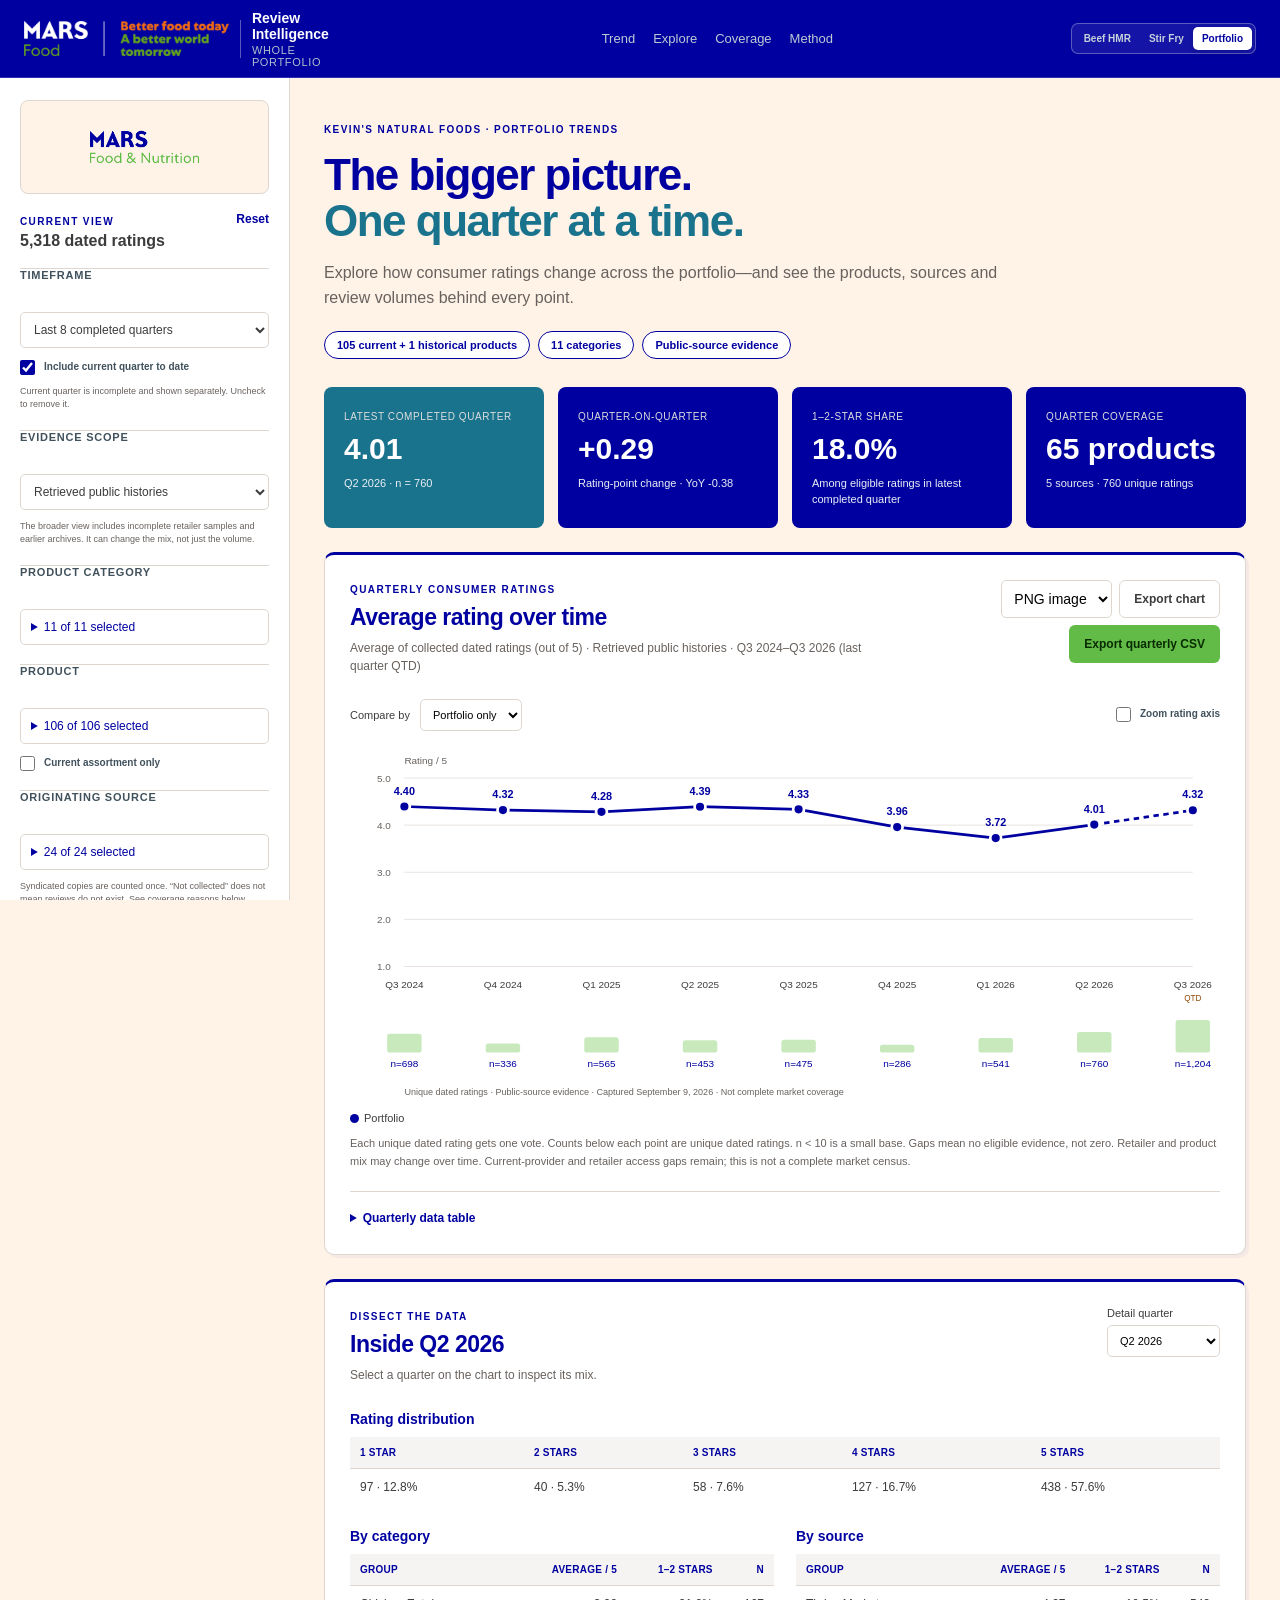
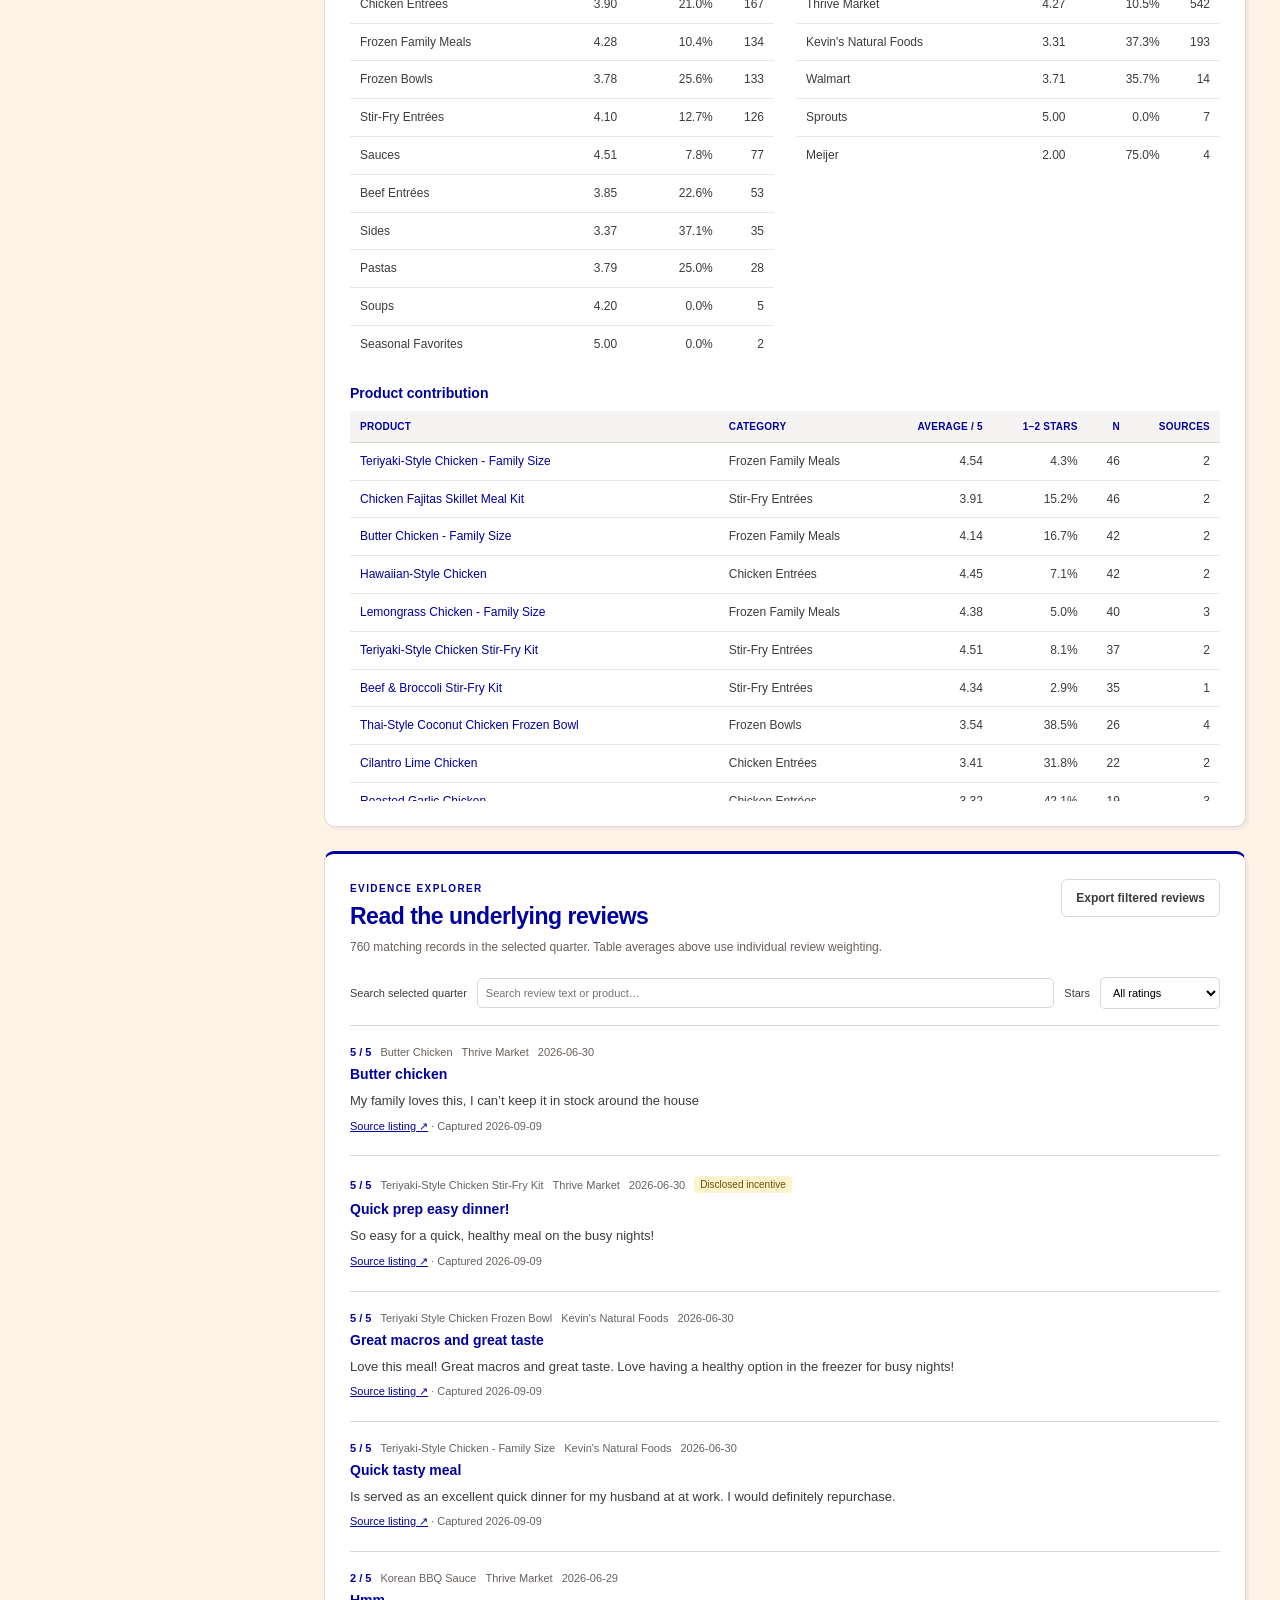
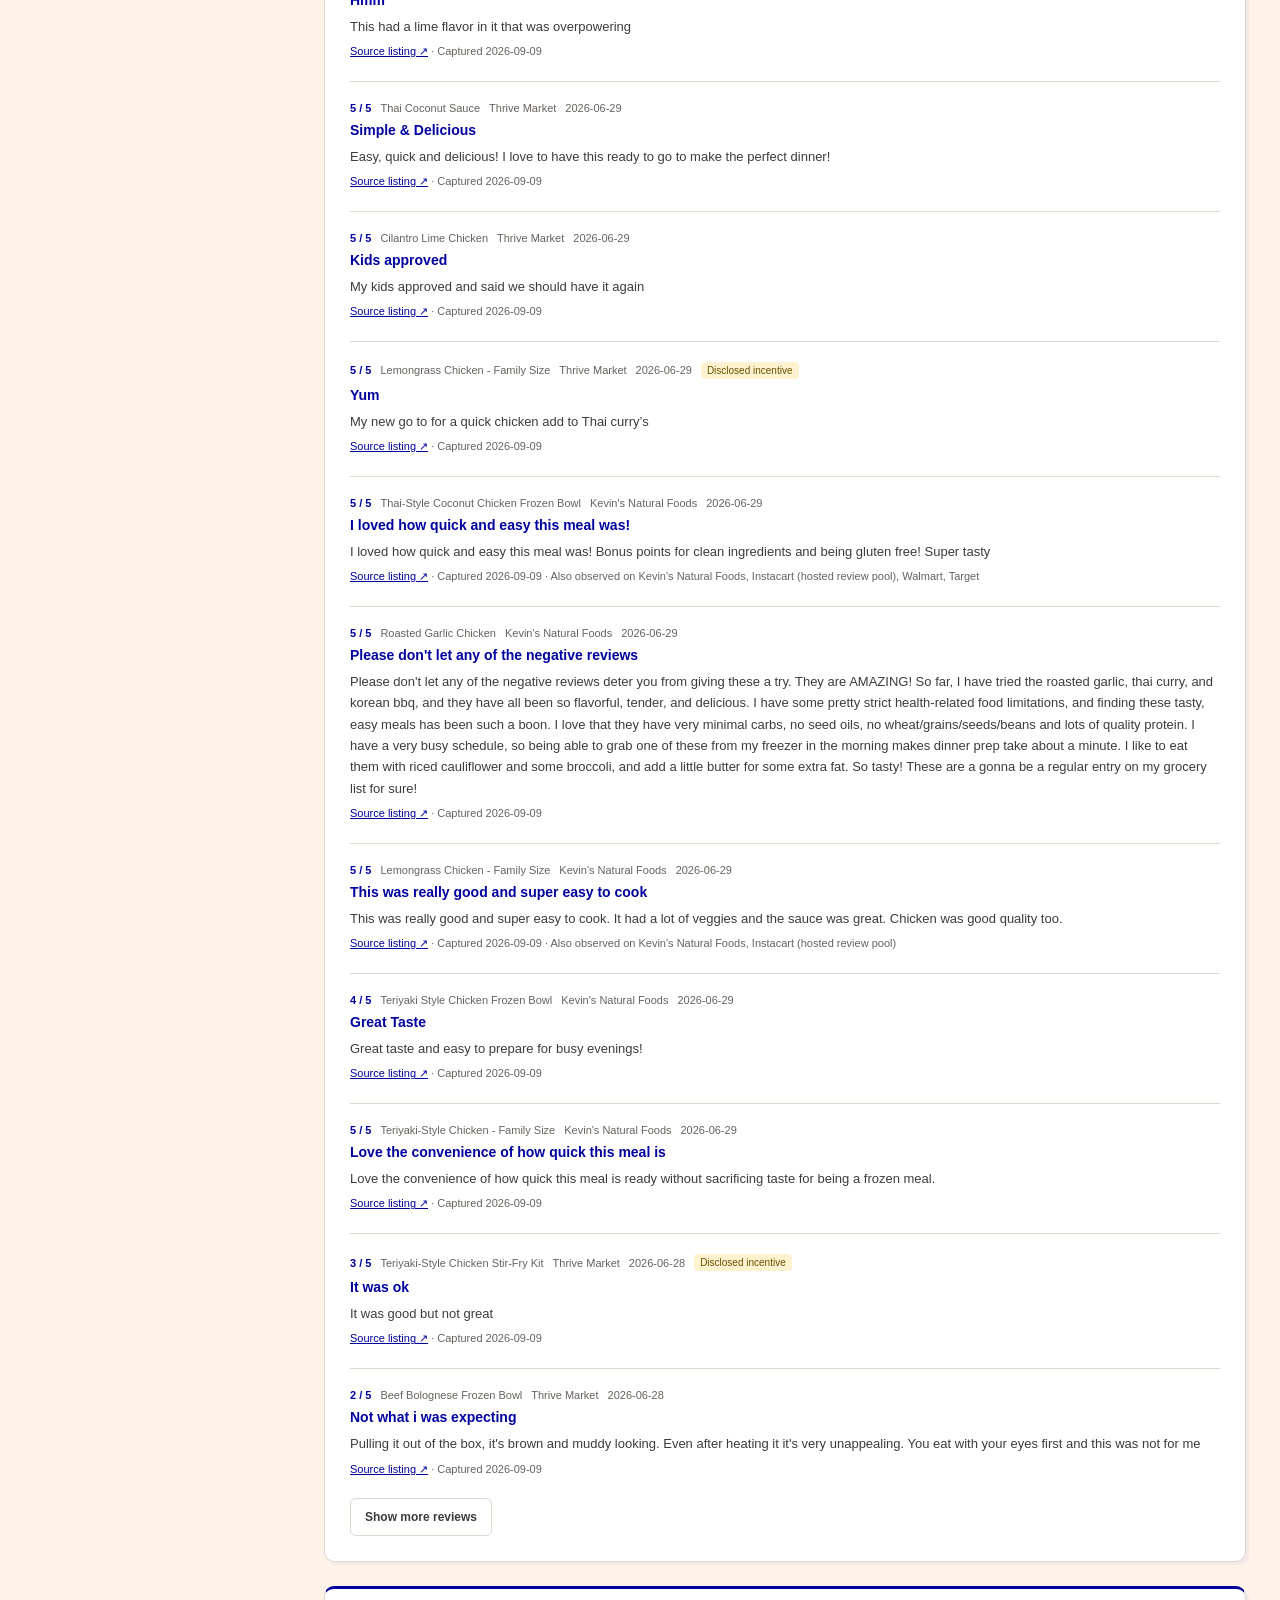
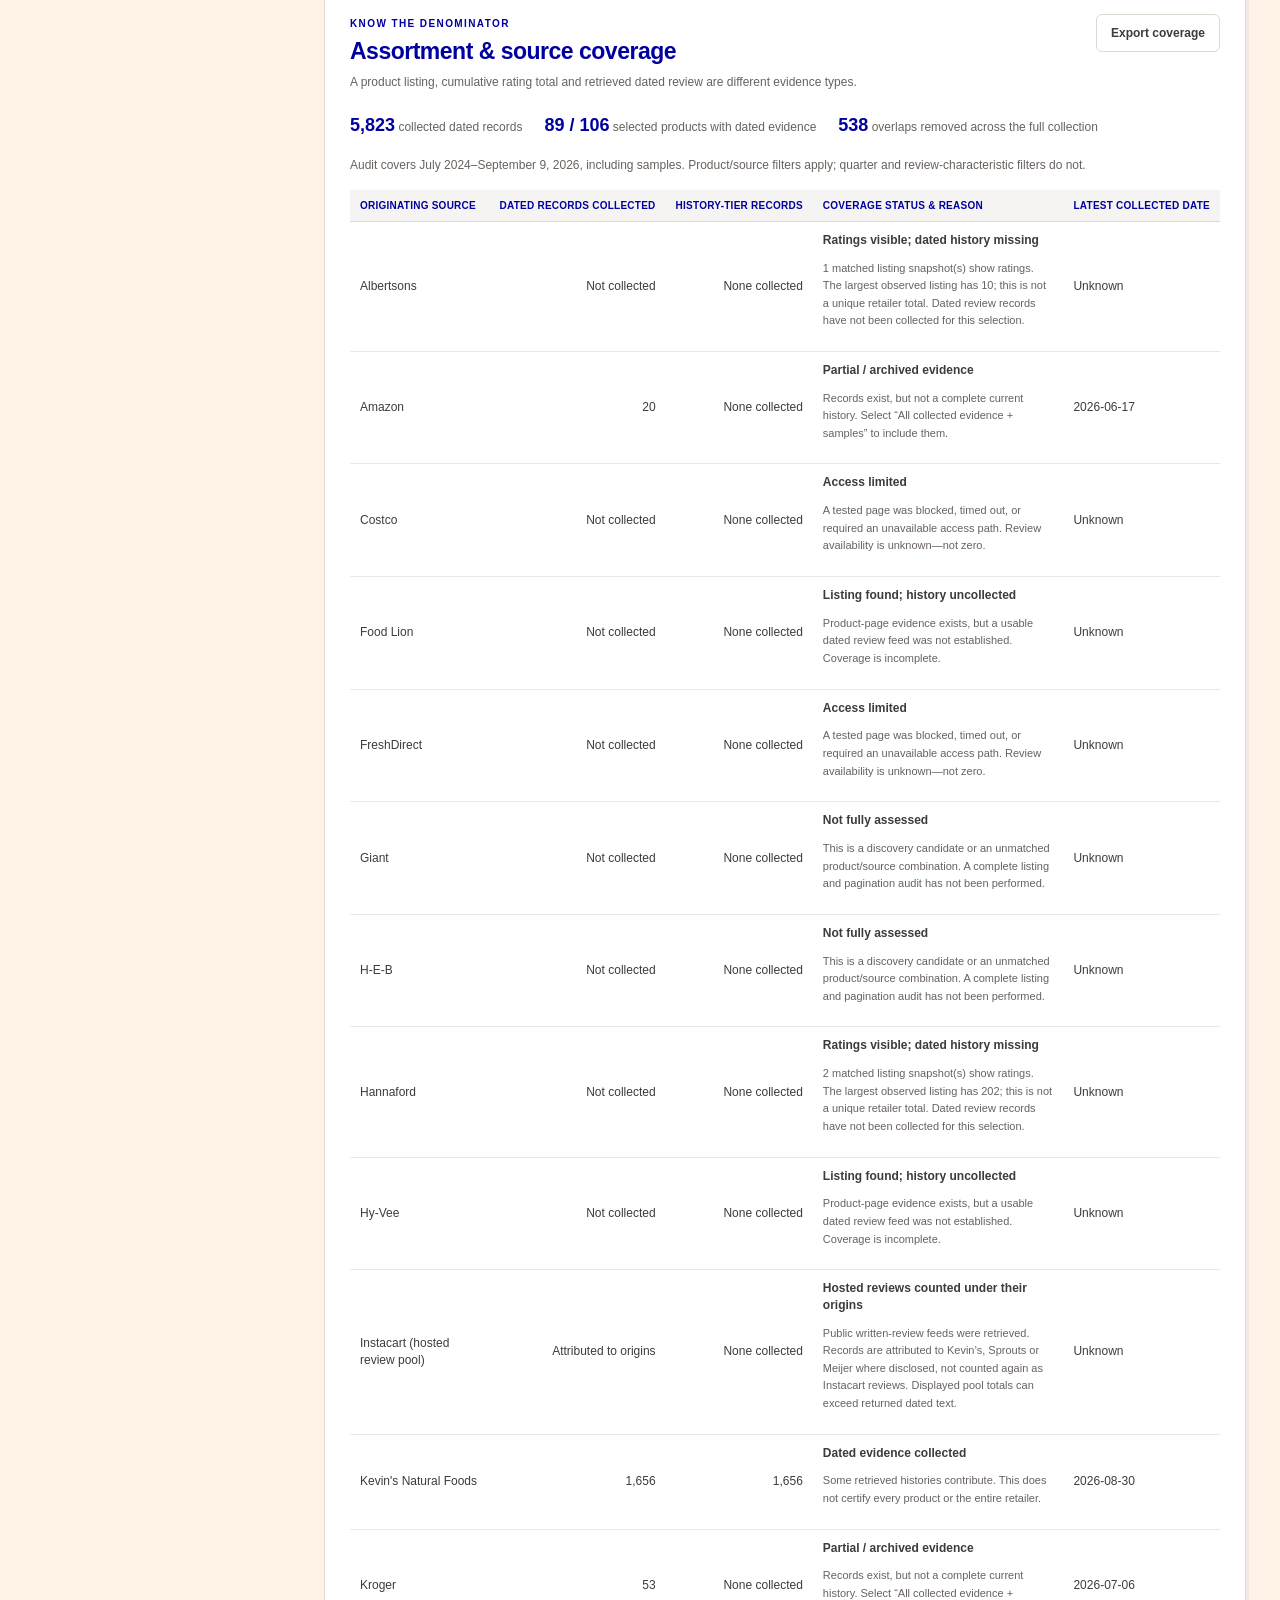
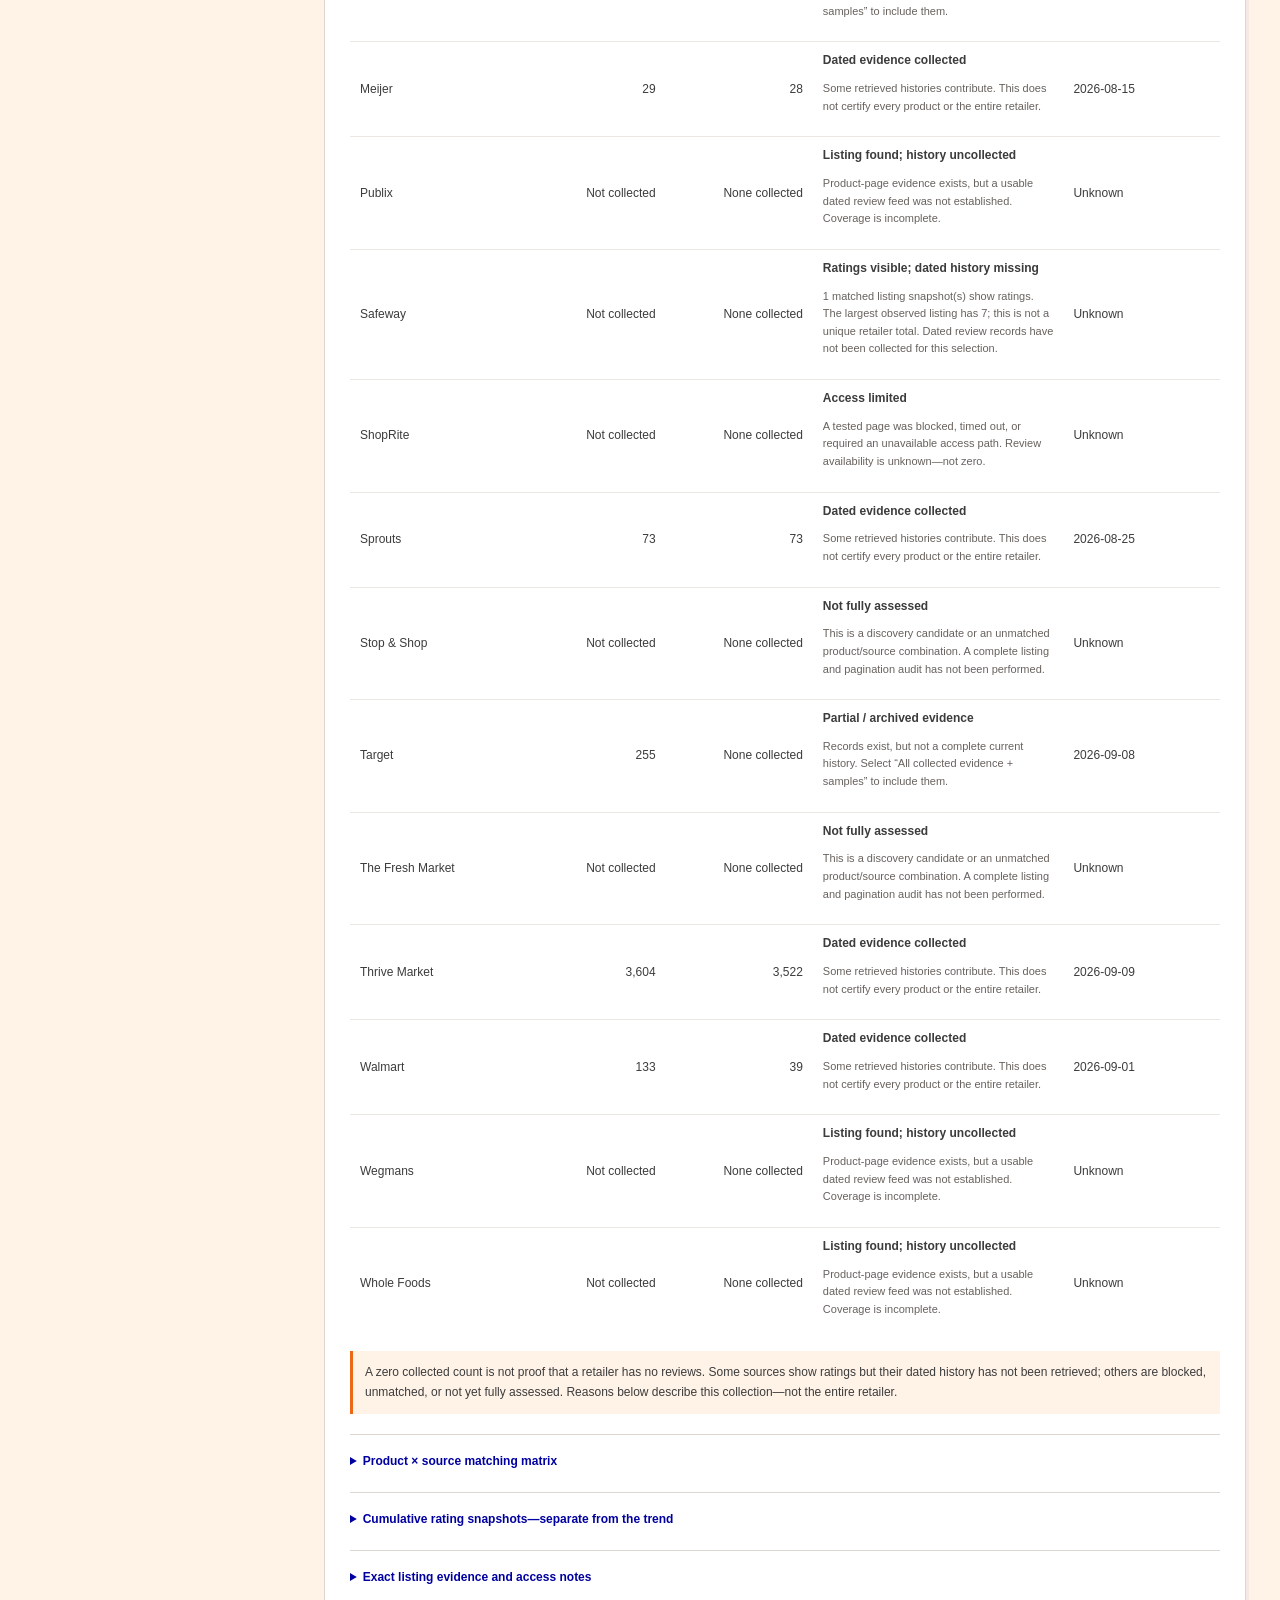
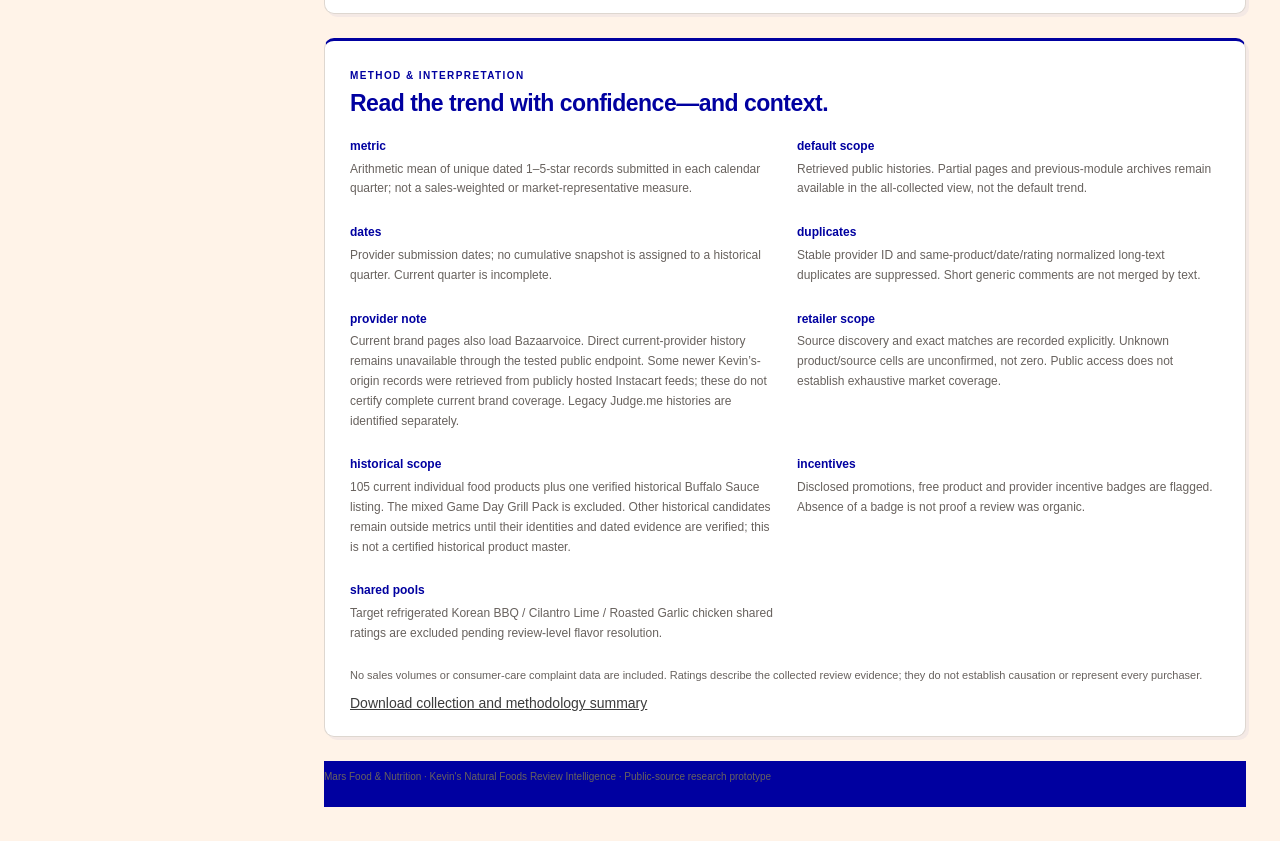
==== commit 7ca05a4b: "Improve portfolio checkbox filters and expand verified public review coverage" ====
--- a/portfolio.html
+++ b/portfolio.html
@@ -18,12 +18,12 @@
     <aside id="portfolioFilters" class="filter-rail" aria-label="Portfolio filters">
       <div class="rail-brand"><img src="brand/logo-lockup.png" alt="Mars Food and Nutrition"></div>
       <div class="filter-header"><div><span class="kicker">Current view</span><strong id="viewCount">Loading…</strong></div><button id="reset" class="text-button" type="button">Reset</button></div>
-      <fieldset class="filter-group"><legend>Timeframe</legend><select id="window" aria-label="Completed quarters"><option value="8">Last 8 completed quarters</option><option value="6">Last 6 completed quarters</option></select><label class="inline-check p-check"><input id="qtd" type="checkbox"><span>Include current quarter to date</span></label></fieldset>
+      <fieldset class="filter-group"><legend>Timeframe</legend><select id="window" aria-label="Completed quarters"><option value="8">Last 8 completed quarters</option><option value="6">Last 6 completed quarters</option></select><label class="inline-check p-check"><input id="qtd" type="checkbox" checked><span>Include current quarter to date</span></label><small class="filter-context">Current quarter is incomplete and shown separately. Uncheck to remove it.</small></fieldset>
       <fieldset class="filter-group"><legend>Evidence scope</legend><select id="evidence" aria-label="Evidence scope"><option value="history">Retrieved public histories</option><option value="all">All collected evidence + samples</option></select><small class="filter-context">The broader view includes incomplete retailer samples and earlier archives. It can change the mix, not just the volume.</small></fieldset>
-      <fieldset class="filter-group"><legend>Product category</legend><select id="category" aria-label="Product category"><option value="all">All categories</option></select></fieldset>
-      <fieldset class="filter-group"><legend>Product</legend><select id="product" aria-label="Product"><option value="all">All products</option></select><label class="inline-check p-check"><input id="currentOnly" type="checkbox"><span>Current assortment only</span></label></fieldset>
-      <fieldset class="filter-group"><legend>Originating source</legend><select id="source" aria-label="Originating source"><option value="all">All sources</option><option value="owned">Kevin's site only</option><option value="retailers">Retailers only</option></select><small class="filter-context">Syndicated copies are counted once, not once per storefront.</small></fieldset>
-      <fieldset class="filter-group"><legend>Format</legend><select id="format" aria-label="Product format"><option value="all">All formats</option></select></fieldset>
+      <fieldset class="filter-group"><legend>Product category</legend><div id="category" class="p-multi"></div></fieldset>
+      <fieldset class="filter-group"><legend>Product</legend><div id="product" class="p-multi"></div><label class="inline-check p-check"><input id="currentOnly" type="checkbox"><span>Current assortment only</span></label></fieldset>
+      <fieldset class="filter-group"><legend>Originating source</legend><div id="source" class="p-multi"></div><small class="filter-context">Syndicated copies are counted once. “Not collected” does not mean reviews do not exist. See coverage reasons below.</small></fieldset>
+      <fieldset class="filter-group"><legend>Format</legend><div id="format" class="p-multi"></div><small class="filter-context">Selections within a group are combined; different groups intersect. None selected means no results.</small></fieldset>
       <fieldset class="filter-group"><legend>Calculation</legend><select id="weighting" aria-label="Calculation"><option value="reviews">Review-weighted average</option><option value="products">Equal-product average</option><option value="comparable">Comparable product/source cells</option></select><small id="weightNote" class="filter-context">Each unique dated rating gets one vote.</small></fieldset>
       <fieldset class="filter-group"><legend>Review characteristics</legend><label class="inline-check"><input id="incentives" type="checkbox"><span>Exclude disclosed incentives</span></label><label class="inline-check p-check"><input id="written" type="checkbox"><span>Written reviews only</span></label></fieldset>
       <p class="filter-context">Point-in-time research · September 9, 2026<br>No recurring collection feed.</p>
@@ -44,7 +44,7 @@
       </section>
       <section class="p-card" id="reviews"><div class="p-card-head"><div><span class="kicker">Evidence explorer</span><h2>Read the underlying reviews</h2><p id="reviewCount"></p></div><button id="exportReviews" class="button button-secondary" type="button">Export filtered reviews</button></div><div class="p-search"><label for="reviewSearch">Search selected quarter</label><input id="reviewSearch" type="search" placeholder="Search review text or product…"><label for="starFilter">Stars</label><select id="starFilter"><option value="all">All ratings</option><option value="low">1–2 stars</option><option value="3">3 stars</option><option value="4">4 stars</option><option value="5">5 stars</option></select></div><div id="reviewList"></div><button id="moreReviews" class="button button-secondary" type="button">Show more reviews</button></section>
       <section id="coverage" class="p-card"><div class="p-card-head"><div><span class="kicker">Know the denominator</span><h2>Assortment & source coverage</h2><p>A product listing, cumulative rating total and retrieved dated review are different evidence types.</p></div><button id="exportCoverage" class="button button-secondary" type="button">Export coverage</button></div><div id="coverageSummary" class="p-coverage-summary"></div><div id="sourceCoverage" class="p-table-wrap"></div>
-        <details class="p-details"><summary>Product × source matching matrix</summary><p class="p-note">— means no exact match established in this audit, not zero reviews or no distribution. Filter category/product/source above to narrow the matrix.</p><div id="matrix" class="p-table-wrap p-matrix"></div></details>
+        <p class="p-coverage-warning">A zero collected count is not proof that a retailer has no reviews. Some sources show ratings but their dated history has not been retrieved; others are blocked, unmatched, or not yet fully assessed. Reasons below describe this collection—not the entire retailer.</p><details class="p-details"><summary>Product × source matching matrix</summary><p class="p-note">— means no exact match established in this audit, not zero reviews or no distribution. Filter category/product/source above to narrow the matrix.</p><div id="matrix" class="p-table-wrap p-matrix"></div></details>
         <details class="p-details"><summary>Cumulative rating snapshots—separate from the trend</summary><p class="p-note">These are current or retained provider totals, not quarterly submissions. Counts can overlap across syndicated sources and shared product pools; do not add them into the trend.</p><div id="snapshots" class="p-table-wrap p-scroll-table"></div></details>
         <details class="p-details"><summary>Exact listing evidence and access notes</summary><div id="listingTable" class="p-table-wrap p-scroll-table"></div></details>
       </section>
--- a/portfolio.css
+++ b/portfolio.css
@@ -4,5 +4,6 @@
 @media(max-width:800px){.portfolio-page .topbar{height:auto;min-height:80px;display:flex;flex-wrap:wrap;padding:12px;gap:10px}.portfolio-page .identity img{width:150px}.portfolio-page .identity-divider{display:none}.portfolio-page .identity strong{font-size:12px}.portfolio-page .identity small{font-size:9px}.portfolio-page .app-shell{display:block}.portfolio-page .filter-rail{position:static;width:100%;height:auto;display:grid;grid-template-columns:1fr 1fr;gap:0 16px;padding:16px}.portfolio-page .rail-brand{display:none}.portfolio-page .filter-header{grid-column:1/-1}.portfolio-page .filter-group{padding:12px 0;min-width:0}.p-workspace{padding:18px}.p-hero h1{font-size:34px}.p-split,.p-method{grid-template-columns:1fr}.p-card{padding:18px}.p-kpi{padding:16px}.p-kpi strong{font-size:27px}.p-search{grid-template-columns:1fr 110px}.p-search label{display:none}.p-chart-controls{flex-wrap:wrap}.p-card h2{font-size:20px}.p-actions{justify-content:flex-start}}
 @media print{.topbar,.filter-rail,.p-actions,.p-search,#reviews,#coverage,#method{display:none!important}.app-shell{display:block}.p-workspace{padding:0}.p-card{box-shadow:none;break-inside:avoid}.p-kpi{background:white!important;color:#0000A0;border:1px solid #aaa}.p-kpi small,.p-kpi .label{color:#333}.p-hero h1{font-size:28px}}
 .p-mobile-filters{display:none}
+.p-multi details{border:1px solid var(--line);border-radius:5px;background:white}.p-multi summary{padding:10px;cursor:pointer;font-size:12px;color:var(--navy)}.p-multi-actions{display:flex;flex-wrap:wrap;gap:8px;padding:8px 10px}.p-multi-actions button{border:0;background:none;padding:0;color:var(--navy);text-decoration:underline;font-size:11px;cursor:pointer}.p-multi input[type=search]{width:calc(100% - 20px);margin:0 10px 8px;padding:8px;border:1px solid var(--line);border-radius:4px;font-size:12px}.p-multi-list{max-height:250px;overflow:auto;padding:0 10px 8px}.p-multi-list label{display:flex;align-items:flex-start;gap:8px;padding:7px 0;cursor:pointer;font-size:12px;line-height:1.4}.p-multi-list label[hidden]{display:none}.p-multi-list input{flex:none;margin:2px 0 0;accent-color:var(--navy)}.p-multi-list small{display:block;color:var(--muted);font-size:10px;margin-top:2px}.p-coverage-warning{background:var(--color-rice);border-left:3px solid var(--color-orange);padding:12px;font-size:12px;line-height:1.6;color:var(--color-charcoal)}
 @media(max-width:800px){.p-mobile-filters{display:block;margin:14px 18px 0;padding:10px 16px;border:1px solid var(--navy);border-radius:5px;background:white;color:var(--navy);font-weight:700}.portfolio-page.filters-collapsed .filter-rail{display:none}.p-chart{min-height:0}}
 @media print{.p-mobile-filters{display:none!important}}
